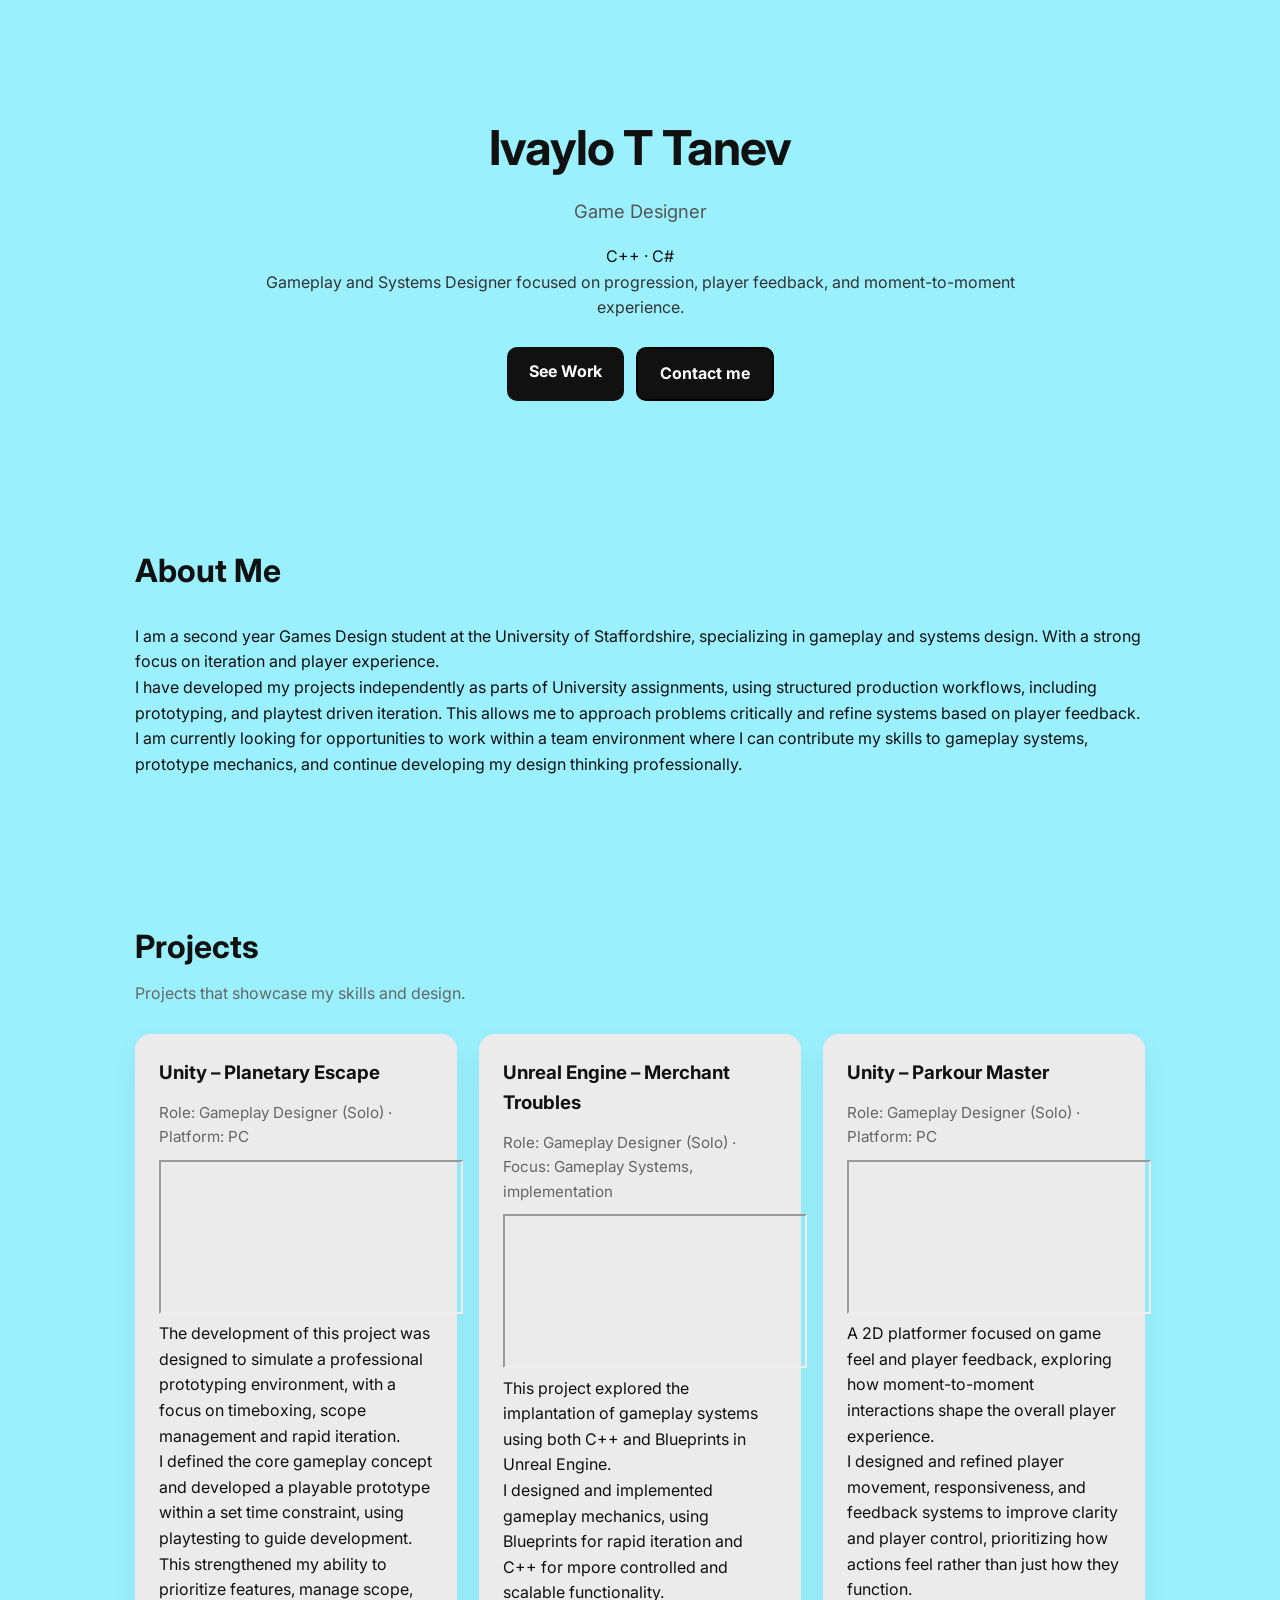
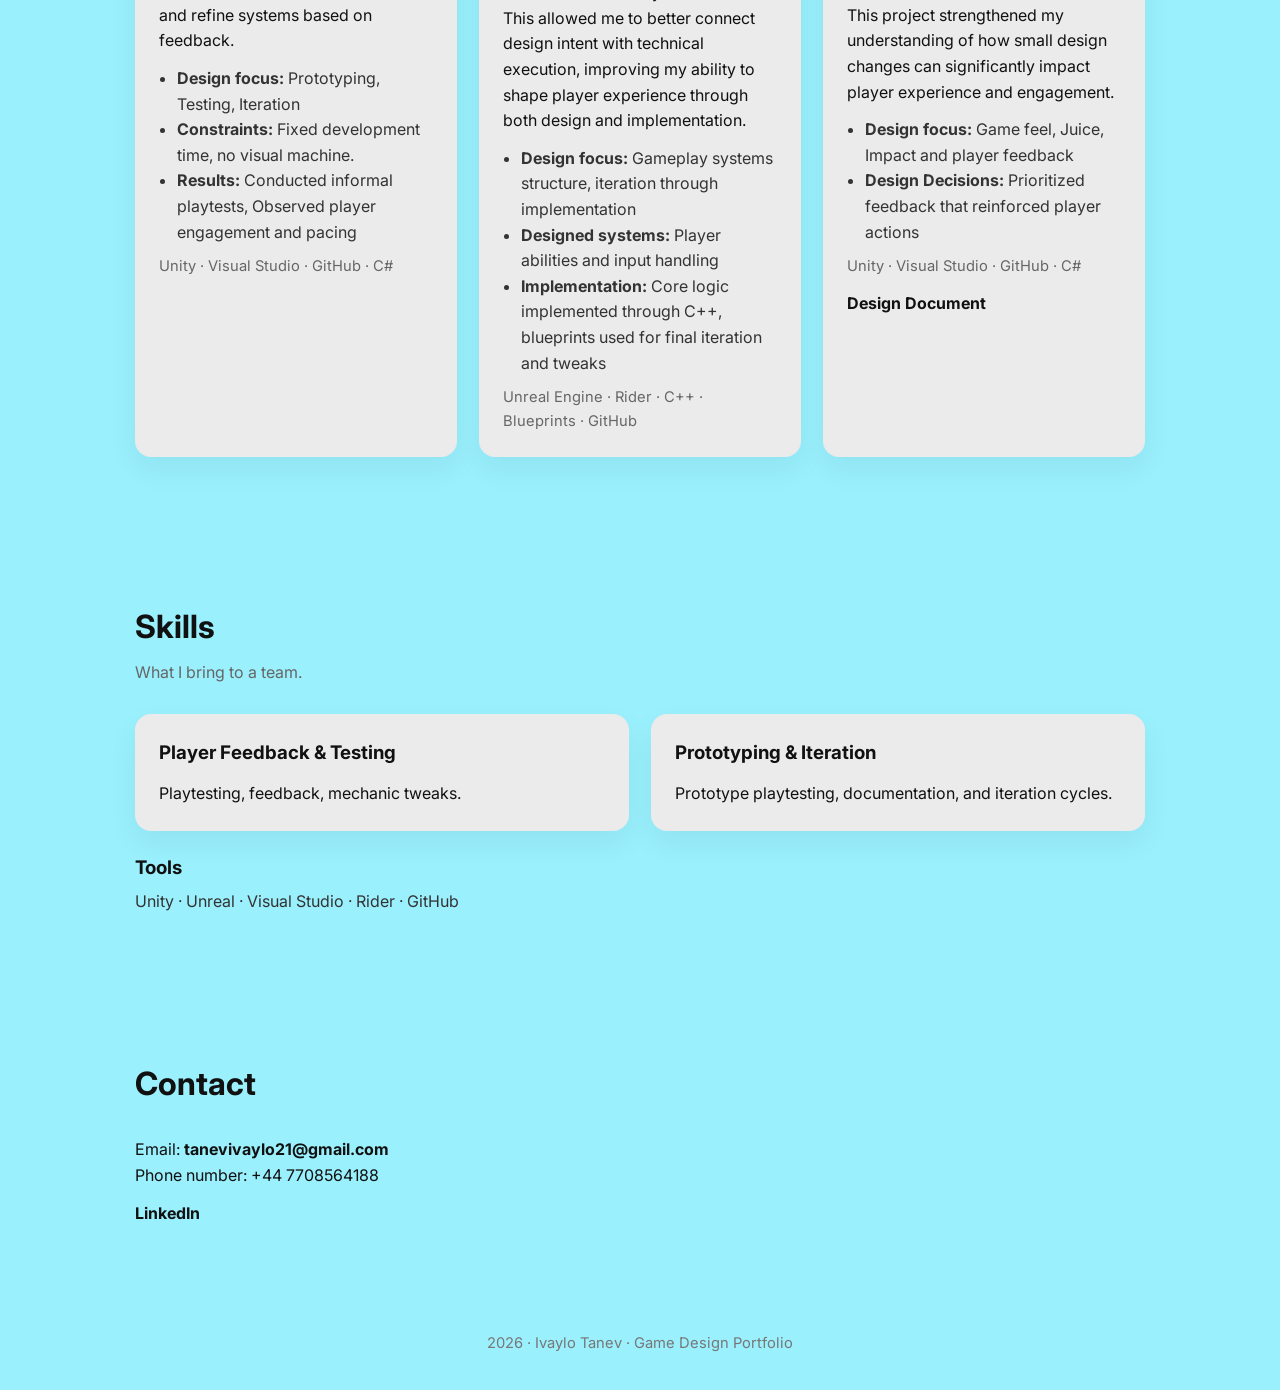
==== index.html @ 2a5cfc53 "Update index.html description change" ====
<!DOCTYPE html>
<html lang="en">
<head>
  <meta charset="UTF-8" />
  <meta name="viewport" content="width=device-width, initial-scale=1.0" />
  <title>Ivaylo T Tanev | Game Designer</title>
  <meta name="description" content="Portfolio – Game Designer" />
  <link rel="stylesheet" href="style.css" />
  <link rel="preconnect" href="https://fonts.googleapis.com">
  <link rel="preconnect" href="https://fonts.gstatic.com" crossorigin>
  <link href="https://fonts.googleapis.com/css2?family=Inter:wght@300;400;600;700&display=swap" rel="stylesheet">
</head>
<body>

<header class="container hero">
  <h1>Ivaylo T Tanev</h1>
  <p class="subtitle">Game Designer</p>
     <div class="Languages">
    <p class="Languages-list">C++ · C# </p>
  </div>

  <p class="lead">
    Gameplay and Systems Designer focused on progression, player feedback, and moment-to-moment experience. 
  </p>

  <div class="cta">
    <a href="#featured" class="btn">See Work</a>
    <a href="#contact" class="btn btn-outline">Contact me</a>
    <!--<a target="_blank" href="https://staffsuniversity-my.sharepoint.com/:w:/g/personal/t015402o_student_staffs_ac_uk/IQB_o44CsSuOTZWDK9_2AsQLAS7bIAw9wDabjKe43bS21iU?e=X7G1cU"
        class="btn btn-outline">My CV</a> -->
  </div>
</header>

<section id="about" class="container">
  <div class="section-head">
    <h2>About Me</h2>
  </div>
  <p>
      I am a second year Games Design student at the University of Staffordshire, specializing in gameplay and 
      systems design. With a strong focus on iteration and player experience.
      <br> I have developed my projects independently as parts of University assignments, using structured production workflows,
      including prototyping, and playtest driven iteration. This allows me to approach problems critically and refine systems based on player feedback.
      <br> I am currently looking for opportunities to work within a team environment where I can contribute my skills to gameplay systems, prototype mechanics,
      and continue developing my design thinking professionally.
  </p>
</section>

<section id="featured" class="container">
  <div class="section-head">
    <h2>Projects</h2>
    <p class="section-subtitle">Projects that showcase my skills and design.</p>
  </div>

  <div class="grid">
      <article class="card">
          <h3>Unity – Planetary Escape</h3>
          <p class="meta">Role: Gameplay Designer (Solo) · Platform: PC</p>

          <iframe class=" Player"
                  src="https://www.youtube.com/embed/u-1ZdQroLR8?si=1vgJ_HMkbXqgGaxx"
                  title="YouTube video player"
                  allow="accelerometer; autoplay; clipboard-write; encrypted-media; gyroscope; picture-in-picture; web-share"
                  referrerpolicy="strict-origin-when-cross-origin" allowfullscreen>
                  <!--frameborder="1"-->
          </iframe>

          <p>
          The development of this project was designed to simulate a professional prototyping environment, with a focus
              on timeboxing, scope management and rapid iteration. 
          <br>I defined the core gameplay concept and developed a playable prototype within a set time constraint, 
              using playtesting to guide development.
          <br>This strengthened my ability to prioritize features, manage scope, and refine systems based on feedback.
          </p>

          <ul class="bullets">
              <li><strong>Design focus:</strong> Prototyping, Testing, Iteration</li>
              <li><strong>Constraints:</strong> Fixed development time, no visual machine. </li>
              <li><strong>Results:</strong> Conducted informal playtests, Observed player engagement and pacing</li>
          </ul>

          <p class="tech">Unity · Visual Studio · GitHub · C#</p>
      </article>

      <article class="card">
          <h3>Unreal Engine – Merchant Troubles</h3>
          <p class="meta">Role: Gameplay Designer (Solo) · Focus: Gameplay Systems, implementation</p>

            <iframe class=" Player"
                  src="https://www.youtube.com/embed/LrbtxGpszM0?si=LHmTemIBRpVX5zYa"
                  title="YouTube video player"
                  allow="accelerometer; autoplay; clipboard-write; encrypted-media; gyroscope; picture-in-picture; web-share"
                  referrerpolicy="strict-origin-when-cross-origin" allowfullscreen>
                  <!--frameborder="0"-->
            </iframe>

          <p>
              This project explored the implantation of gameplay systems using both C++ and Blueprints in Unreal Engine.
              <br> I designed and implemented gameplay mechanics, using Blueprints for rapid iteration and C++ for mpore controlled
              and scalable functionality.
              <br> This allowed me to better connect design intent with technical execution, improving my ability to shape
              player experience through both design and implementation.
          </p>

          <ul class="bullets">
              <li><strong>Design focus:</strong> Gameplay systems structure, iteration through implementation</li>
              <li><strong>Designed systems:</strong> Player abilities and input handling</li>
              <li><strong>Implementation:</strong> Core logic implemented through C++, blueprints used for final iteration and tweaks</li>
          </ul>

          <p class="tech">Unreal Engine · Rider · C++ · Blueprints · GitHub</p>
      </article>
  

      <article class="card">
          <h3>Unity – Parkour Master</h3>
          <p class="meta">Role: Gameplay Designer (Solo) · Platform: PC</p>

        <iframe class=" Player"
                  src="https://www.youtube.com/embed/BknC1r1nH2U?si=zHSoXNOH_tcXZjye"
                  title="YouTube video player"
                  allow="accelerometer; autoplay; clipboard-write; encrypted-media; gyroscope; picture-in-picture; web-share"
                  referrerpolicy="strict-origin-when-cross-origin" allowfullscreen>
                  <!--frameborder="0"-->
        </iframe>

          <p>
              A 2D platformer focused on game feel and player feedback, exploring how moment-to-moment interactions
              shape the overall player experience.
              <br> I designed and refined player movement, responsiveness, and feedback systems to improve clarity and player control,
              prioritizing how actions feel rather than just how they function.
              <br>This project strengthened my understanding of how small design changes can significantly impact player experience and engagement.
              
          </p>

          <ul class="bullets">
              <li><strong>Design focus:</strong> Game feel, Juice, Impact and player feedback</li>
              <li><strong>Design Decisions:</strong> Prioritized feedback that reinforced player actions</li>
          </ul>

          <p class="tech">Unity · Visual Studio · GitHub · C#</p>
          <div class="links">
              <a 
                target="_blank"
                href="https://staffsuniversity-my.sharepoint.com/:w:/g/personal/t015402o_student_staffs_ac_uk/IQDK4MLj5v8CR6lcV-LkFmprARl8tA4GxaJPaiqVTLN8O-U?e=UmOI3H">
                Design Document
              </a>
          </div>
      </article>
  </div>
</section>

<section id="skills" class="container">
  <div class="section-head">
    <h2>Skills</h2>
    <p class="section-subtitle">What I bring to a team.</p>
  </div>

  <div class="grid grid-2">
    <div class="card">
      <h3>Player Feedback & Testing</h3>
      <p>Playtesting, feedback, mechanic tweaks.</p>
    </div>
    <div class="card">
      <h3>Prototyping & Iteration</h3>
      <p> Prototype playtesting, documentation, and iteration cycles.</p>
    </div>
  </div>

  <div class="tools">
    <h3 class="tools-title">Tools</h3>
    <p class="tools-list">Unity · Unreal · Visual Studio · Rider · GitHub</p>
  </div>

</section>


<section id="contact" class="container">
  <div class="section-head">
    <h2>Contact</h2>
  </div>

  <p>
    Email: <a href="mailto:tanevivaylo21@gmail.com">tanevivaylo21@gmail.com</a>
  </p>

  <p>
    Phone number: +44 7708564188
  </p>

  <div class="links">
    <a href="https://www.linkedin.com/in/ivaylo-tanev-bb2602356/" target="_blank">LinkedIn</a>
  </div>
</section>

<footer>
  <p> 2026 · Ivaylo Tanev · Game Design Portfolio</p>
</footer>

</body>
</html>
---- style.css ----
* { box-sizing: border-box; margin: 0; padding: 0; }

body{
  font-family: 'Inter', sans-serif;
  line-height: 1.6;
  color: #111;
  background: #9af0fd;
}

.container{
  max-width: 1050px;
  margin: 0 auto;
  padding: 72px 20px;
}

.hero{
  text-align: center;
  padding-top: 110px;
}

h1{ font-size: 3rem; margin-bottom: 10px; letter-spacing: -0.02em; }

.subtitle{
  font-size: 1.15rem;
  color: #555;
  margin-bottom: 18px;
}

.lead{
  max-width: 760px;
  margin: 0 auto 26px;
  color: #333;
}

.section-head{ margin-bottom: 28px; }
h2{ font-size: 2rem; margin-bottom: 8px; }
.section-subtitle{ color: #666; }

.cta{
  display: flex;
  gap: 12px;
  justify-content: center;
  flex-wrap: wrap;
  margin-top: 18px;
}

.btn{
  display: inline-block;
  padding: 12px 22px;
  background: #111;
  color: #ffffff;
  text-decoration: none;
  border-radius: 10px;
  font-weight: 700;
}

.btn-outline{
  background: #111;
  color: #ffffff;
  border: 2px solid #000000;
}

.grid{
  display: grid;
  grid-template-columns: repeat(auto-fit, minmax(270px, 1fr));
  gap: 22px;
}

.grid-2{
  grid-template-columns: repeat(auto-fit, minmax(320px, 1fr));
}

.card{
  background: #ebebeb;
  padding: 24px;
  border-radius: 16px;
  box-shadow: 0 12px 30px rgba(0,0,0,0.06);
}

.card h3{ margin-bottom: 13px; }
.meta{ color: #666; font-size: 0.95rem; margin-bottom: 10px; }

.bullets{
  margin: 12px 0 10px 18px;
  color: #333;
}

.tech{
  font-size: 0.92rem;
  color: #666;
  margin-top: 10px;
}

.links{
  display: flex;
  gap: 14px;
  margin-top: 12px;
  flex-wrap: wrap;
}

a{
  color: #111;
  font-weight: 700;
  text-decoration: none;
}

a:hover{ text-decoration: underline; }

.tools{
  margin-top: 22px;
}

.tools-title{ margin-bottom: 6px; }
.tools-list{ color: #333; }

.steps{
  display: grid;
  grid-template-columns: repeat(auto-fit, minmax(220px, 1fr));
  gap: 18px;
}

footer{
  text-align: center;
  padding: 34px 18px;
  color: #777;
  font-size: 0.92rem;
}

.player{
    aspect-ratio: 16 / 9;
    width: 250%;
}
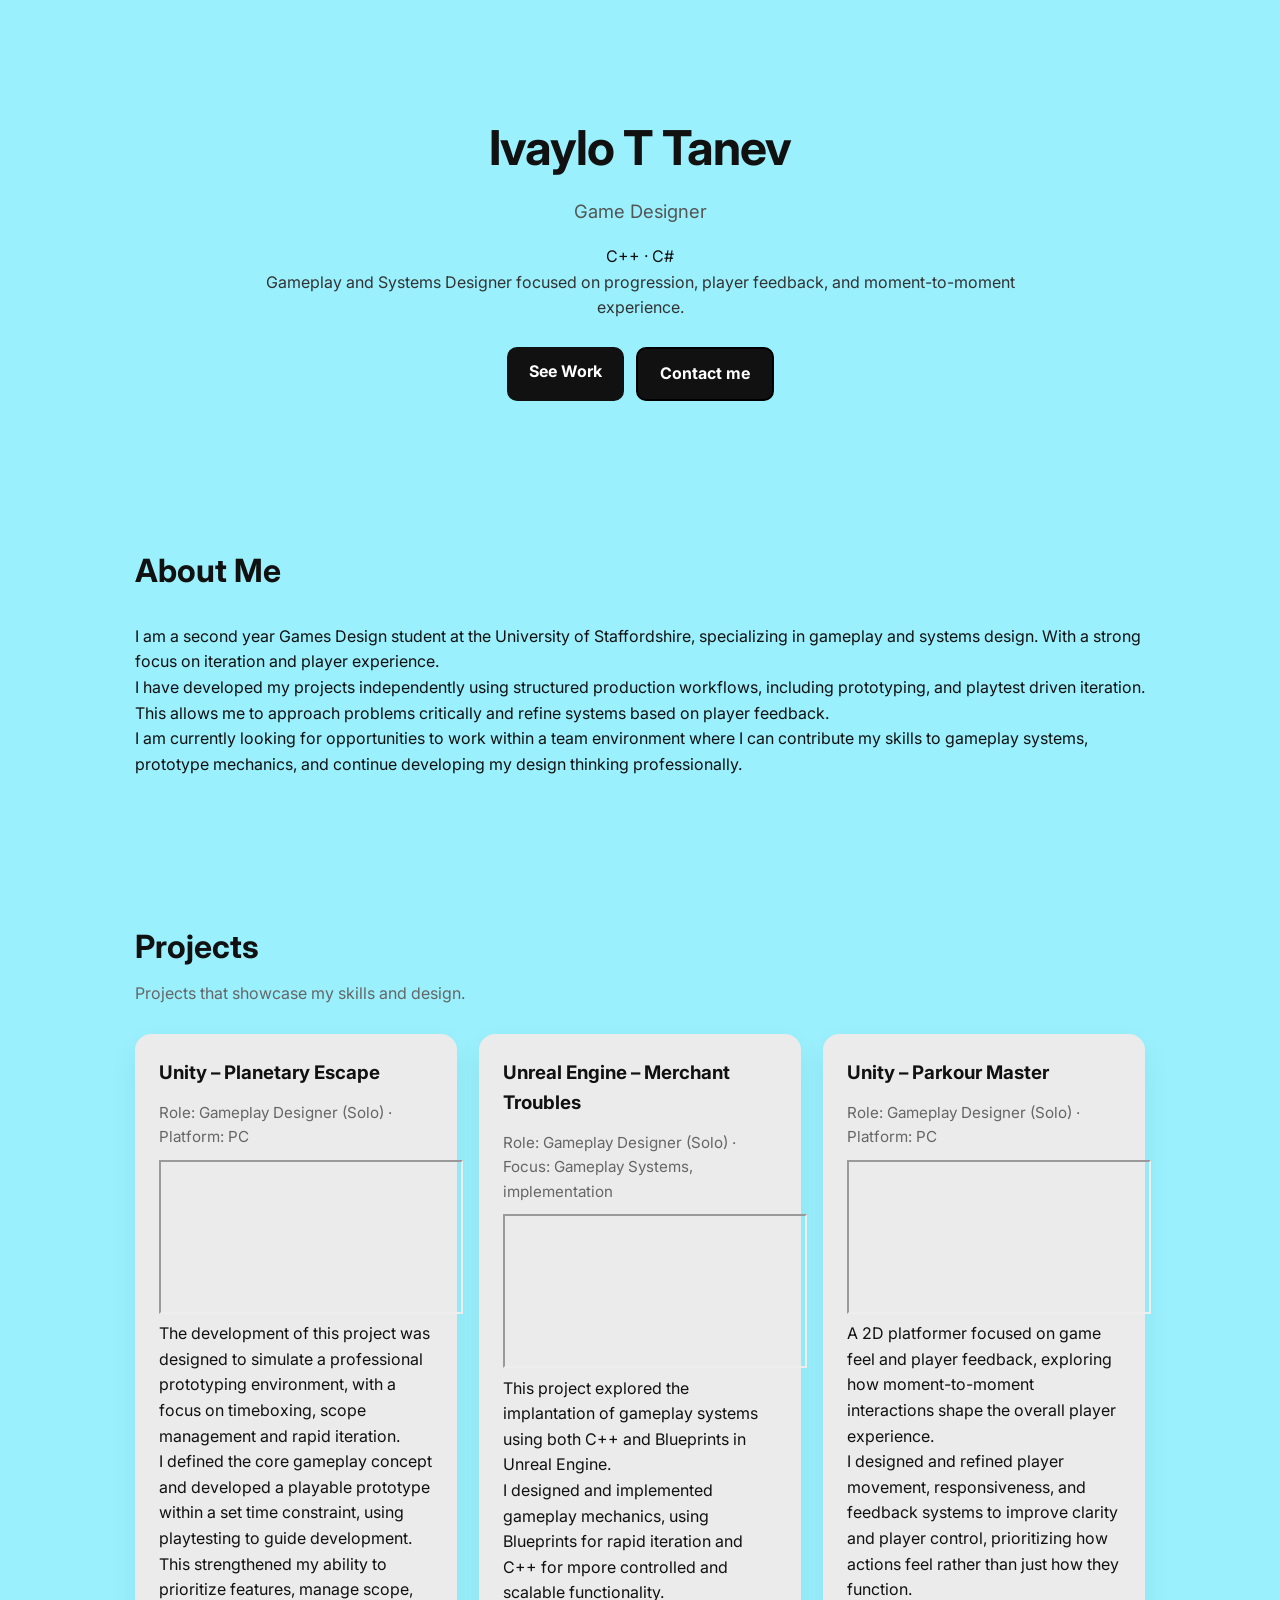
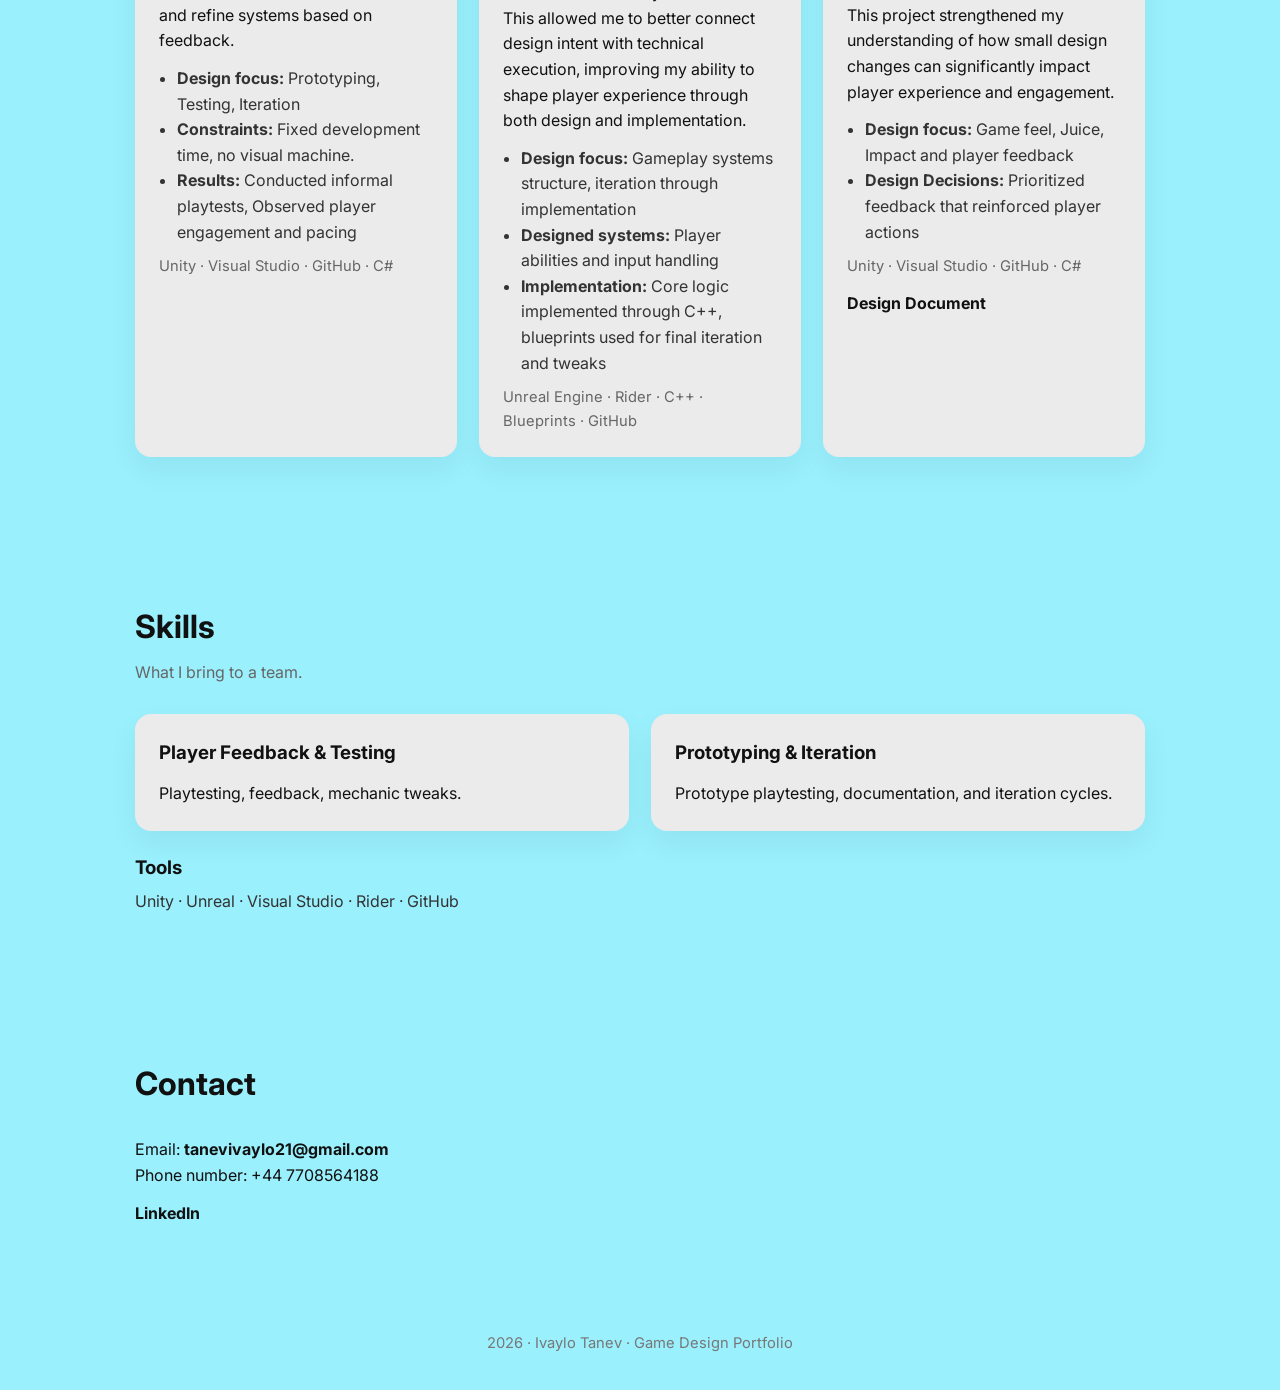
==== commit 00148617: "Update index.html" ====
--- a/index.html
+++ b/index.html
@@ -38,7 +38,7 @@
   <p>
       I am a second year Games Design student at the University of Staffordshire, specializing in gameplay and 
       systems design. With a strong focus on iteration and player experience.
-      <br> I have developed my projects independently as parts of University assignments, using structured production workflows,
+      <br> I have developed my projects independently using structured production workflows,
       including prototyping, and playtest driven iteration. This allows me to approach problems critically and refine systems based on player feedback.
       <br> I am currently looking for opportunities to work within a team environment where I can contribute my skills to gameplay systems, prototype mechanics,
       and continue developing my design thinking professionally.
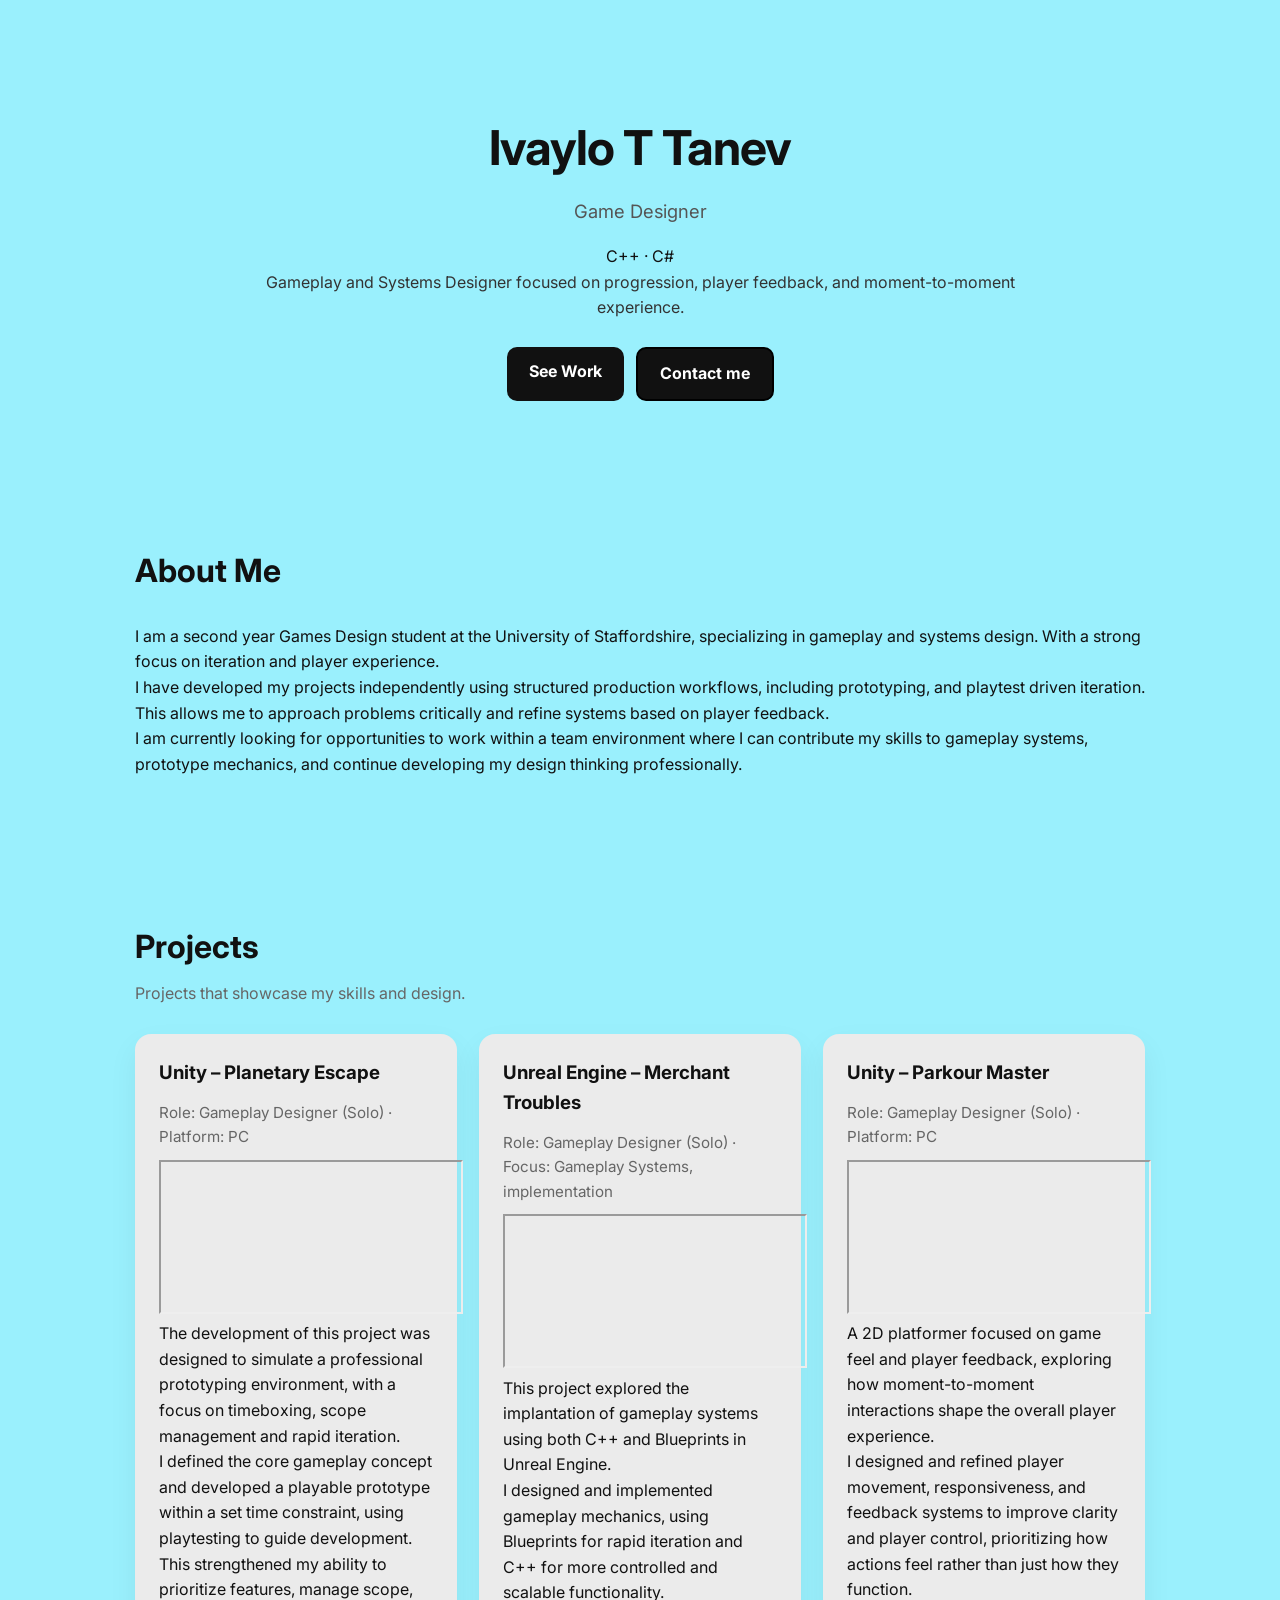
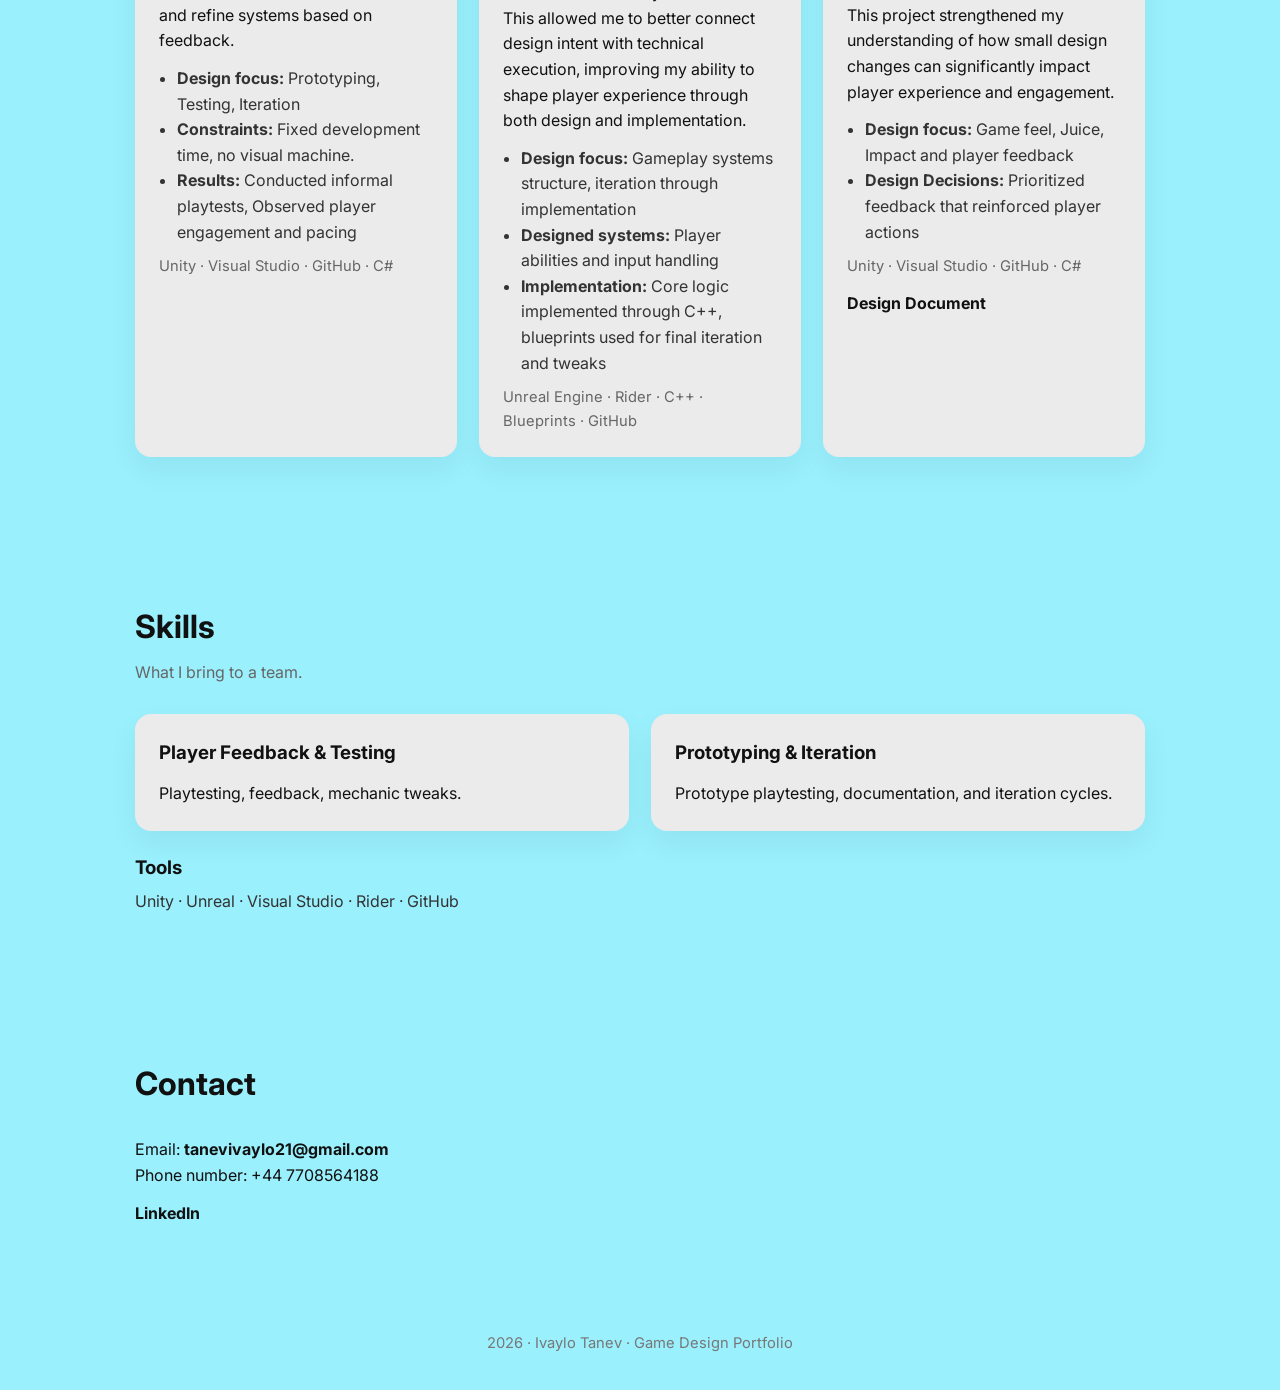
==== commit 842c3c91: "Update index.html spelling mistake" ====
--- a/index.html
+++ b/index.html
@@ -95,7 +95,7 @@
 
           <p>
               This project explored the implantation of gameplay systems using both C++ and Blueprints in Unreal Engine.
-              <br> I designed and implemented gameplay mechanics, using Blueprints for rapid iteration and C++ for mpore controlled
+              <br> I designed and implemented gameplay mechanics, using Blueprints for rapid iteration and C++ for more controlled
               and scalable functionality.
               <br> This allowed me to better connect design intent with technical execution, improving my ability to shape
               player experience through both design and implementation.
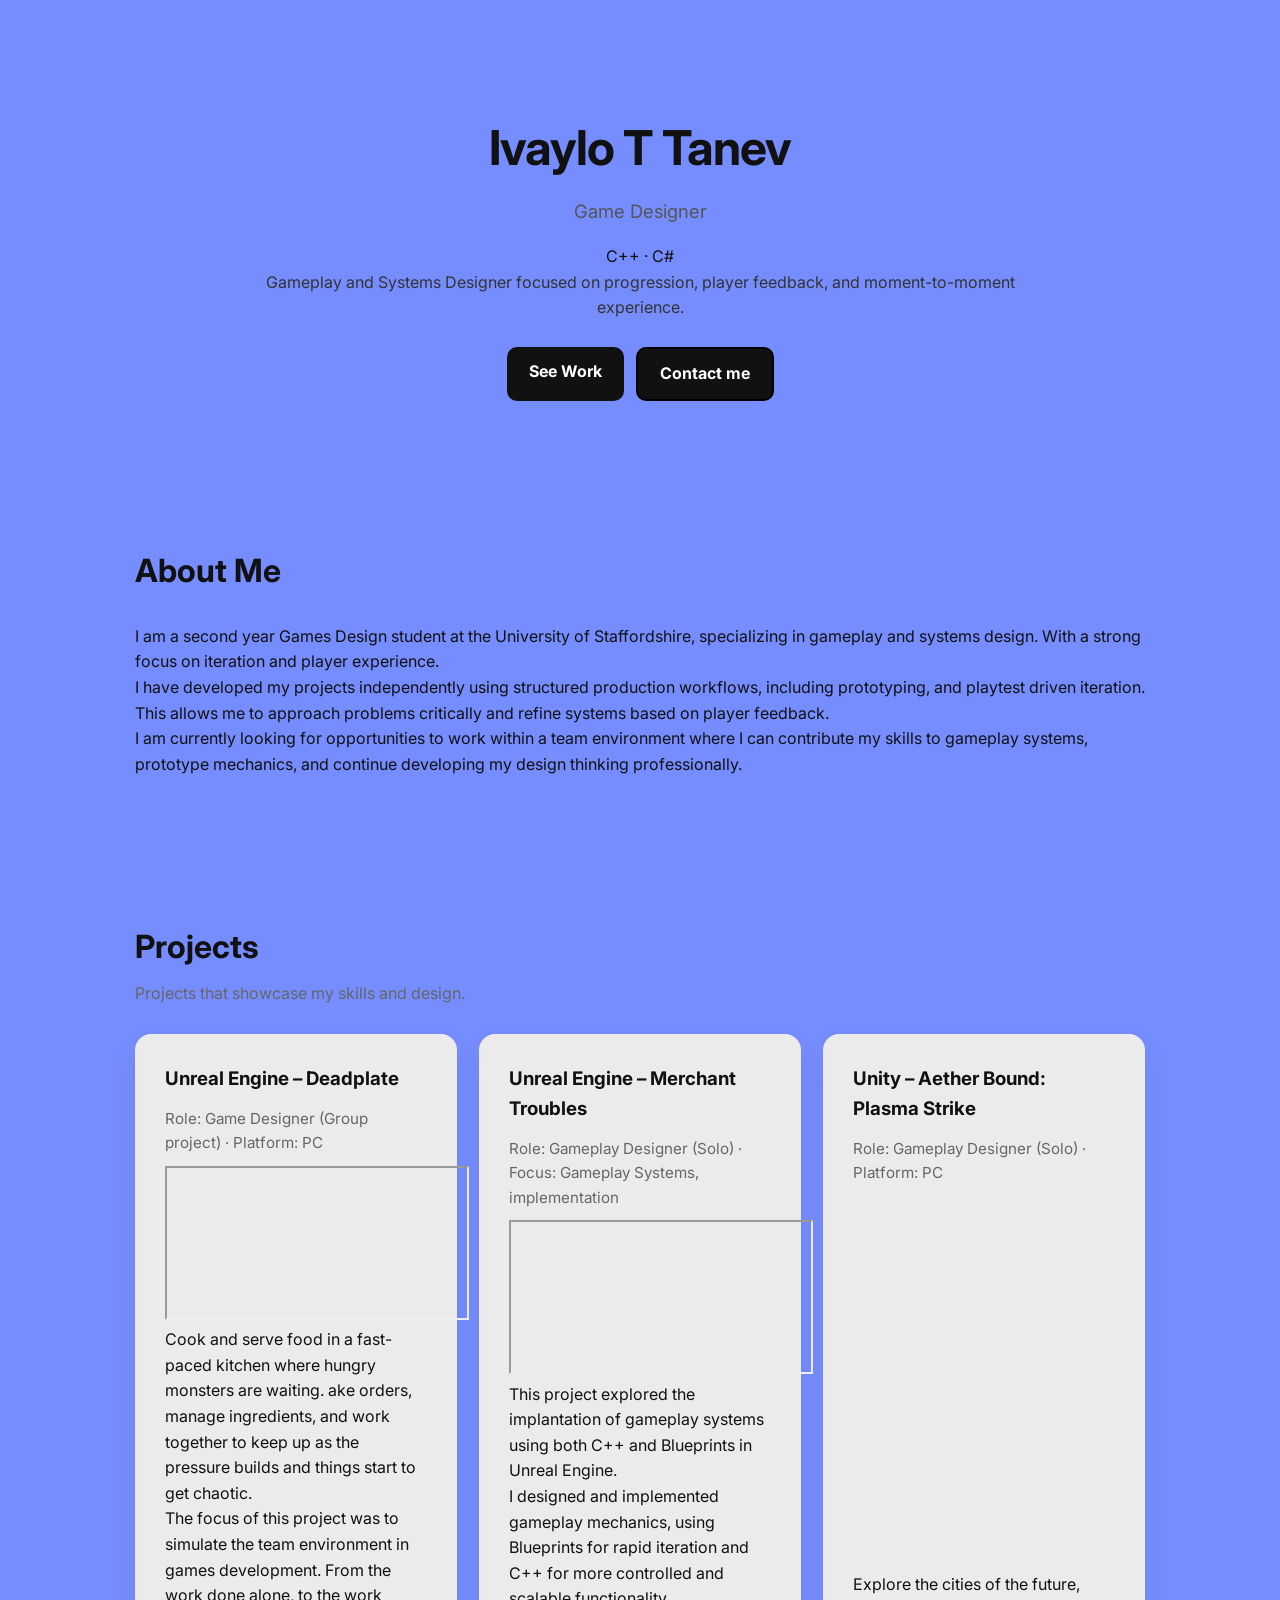
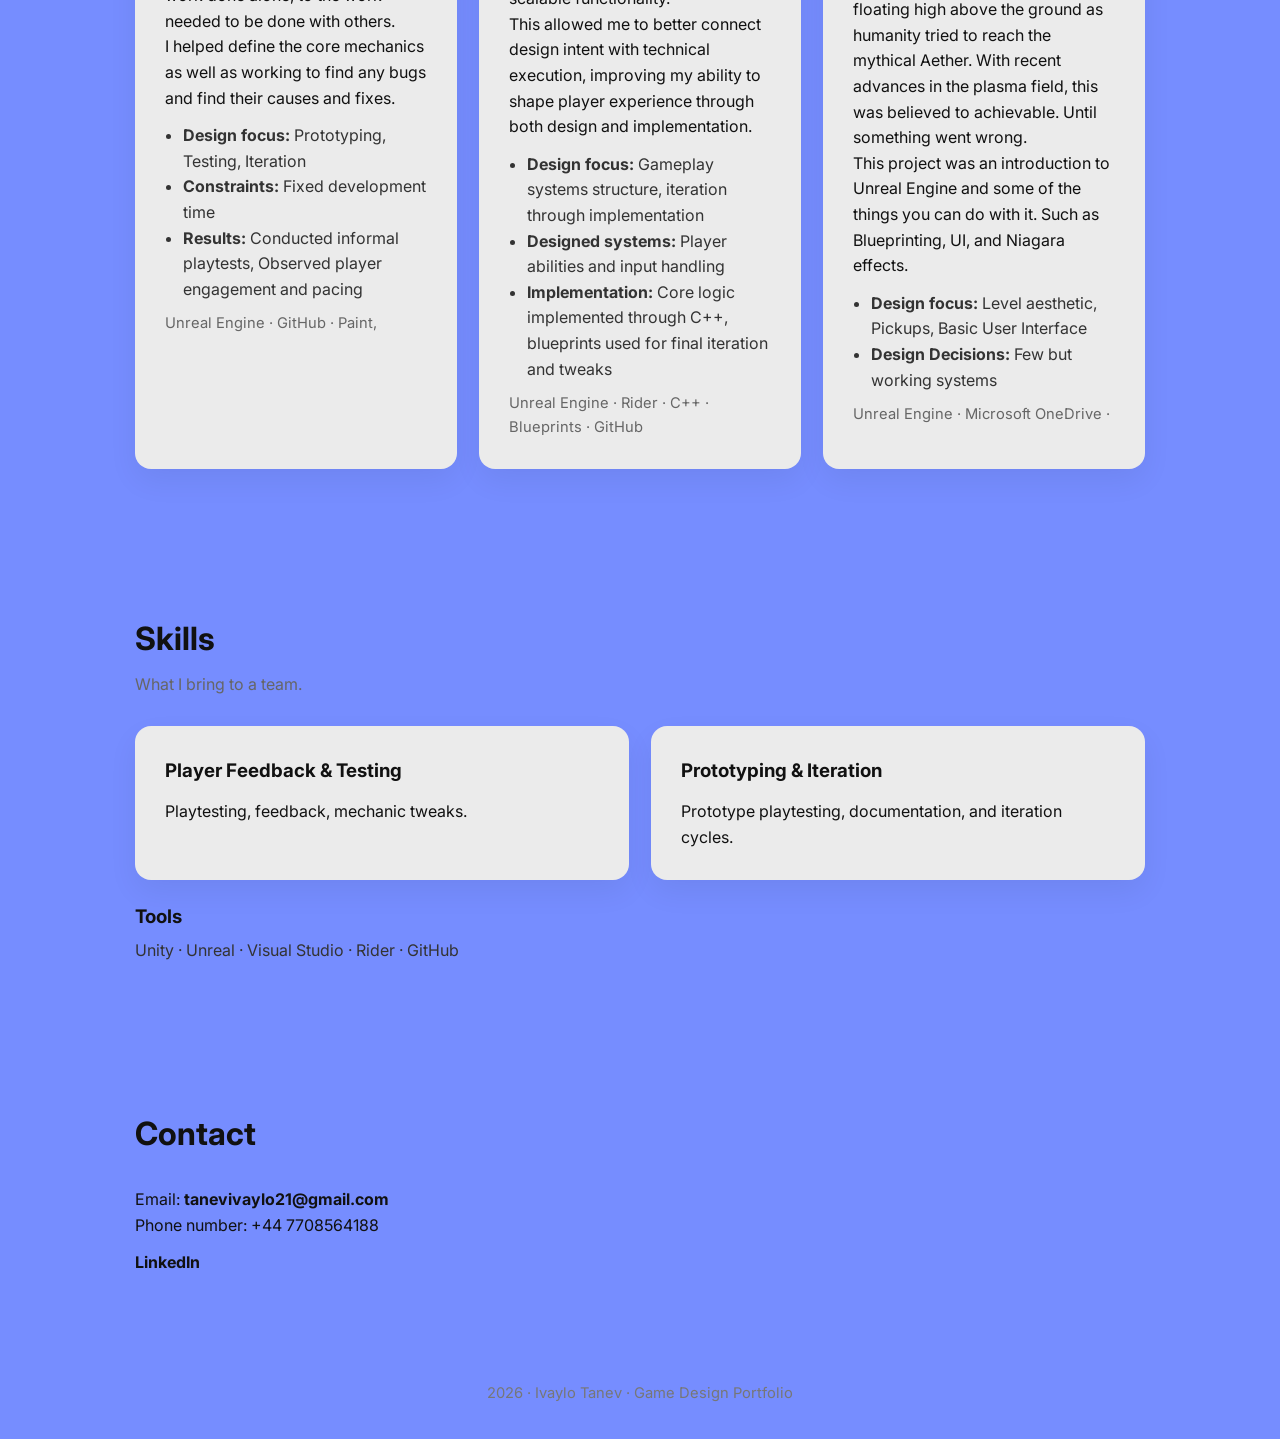
==== commit 3ce1ea75: "project showcase change changed which projects i am showing with minor changes to ui" ====
--- a/index.html
+++ b/index.html
@@ -53,98 +53,89 @@
 
   <div class="grid">
       <article class="card">
-          <h3>Unity – Planetary Escape</h3>
-          <p class="meta">Role: Gameplay Designer (Solo) · Platform: PC</p>
+          <h3> Unreal Engine – Deadplate</h3>
+          <p class="meta">Role: Game Designer (Group project) · Platform: PC</p>
 
           <iframe class=" Player"
-                  src="https://www.youtube.com/embed/u-1ZdQroLR8?si=1vgJ_HMkbXqgGaxx"
+                  src="https://www.youtube.com/embed/7xluyKbZEvs?si=H_tyZCTvSwu9ykLu"
                   title="YouTube video player"
                   allow="accelerometer; autoplay; clipboard-write; encrypted-media; gyroscope; picture-in-picture; web-share"
                   referrerpolicy="strict-origin-when-cross-origin" allowfullscreen>
                   <!--frameborder="1"-->
           </iframe>
-
+          
           <p>
-          The development of this project was designed to simulate a professional prototyping environment, with a focus
-              on timeboxing, scope management and rapid iteration. 
-          <br>I defined the core gameplay concept and developed a playable prototype within a set time constraint, 
-              using playtesting to guide development.
-          <br>This strengthened my ability to prioritize features, manage scope, and refine systems based on feedback.
+              Cook and serve food in a fast-paced kitchen where hungry monsters are waiting. 
+              ake orders, manage ingredients, and work together to keep up as the pressure builds and things start to get chaotic.    
+          <br>                   
+              The focus of this project was to simulate the team environment in games development. From the work done alone, to the work 
+              needed to be done with others.
+          <br>I  helped define the core mechanics as well as working to find any bugs and find their causes and fixes.
           </p>
 
           <ul class="bullets">
               <li><strong>Design focus:</strong> Prototyping, Testing, Iteration</li>
-              <li><strong>Constraints:</strong> Fixed development time, no visual machine. </li>
+              <li><strong>Constraints:</strong> Fixed development time </li>
               <li><strong>Results:</strong> Conducted informal playtests, Observed player engagement and pacing</li>
           </ul>
 
-          <p class="tech">Unity · Visual Studio · GitHub · C#</p>
+          <p class="tech">Unreal Engine · GitHub · Paint,</p>
       </article>
 
+          <article class="card">
+              <h3>Unreal Engine – Merchant Troubles</h3>
+              <p class="meta">Role: Gameplay Designer (Solo) · Focus: Gameplay Systems, implementation</p>
+    
+                <iframe class=" Player"
+                      src="https://www.youtube.com/embed/LrbtxGpszM0?si=LHmTemIBRpVX5zYa"
+                      title="YouTube video player"
+                      allow="accelerometer; autoplay; clipboard-write; encrypted-media; gyroscope; picture-in-picture; web-share"
+                      referrerpolicy="strict-origin-when-cross-origin" allowfullscreen>
+                      <!--frameborder="0"-->
+                </iframe>
+    
+              <p>
+                  This project explored the implantation of gameplay systems using both C++ and Blueprints in Unreal Engine.
+                  <br> I designed and implemented gameplay mechanics, using Blueprints for rapid iteration and C++ for more controlled
+                  and scalable functionality.
+                  <br> This allowed me to better connect design intent with technical execution, improving my ability to shape
+                  player experience through both design and implementation.
+              </p>
+    
+              <ul class="bullets">
+                  <li><strong>Design focus:</strong> Gameplay systems structure, iteration through implementation</li>
+                  <li><strong>Designed systems:</strong> Player abilities and input handling</li>
+                  <li><strong>Implementation:</strong> Core logic implemented through C++, blueprints used for final iteration and tweaks</li>
+              </ul>
+    
+              <p class="tech">Unreal Engine · Rider · C++ · Blueprints · GitHub</p>
+          </article>
+  
+
       <article class="card">
-          <h3>Unreal Engine – Merchant Troubles</h3>
-          <p class="meta">Role: Gameplay Designer (Solo) · Focus: Gameplay Systems, implementation</p>
+          <h3>Unity – Aether Bound: Plasma Strike</h3>
+          <p class="meta">Role: Gameplay Designer (Solo) · Platform: PC</p>
 
-            <iframe class=" Player"
-                  src="https://www.youtube.com/embed/LrbtxGpszM0?si=LHmTemIBRpVX5zYa"
-                  title="YouTube video player"
+          <iframe class="player"
+                  src="https://www.youtube.com/embed/tRxge7Di_fo?si=PZCqAZHDETIqkE7J"
+                  title="YouTube video player" frameborder="0"
                   allow="accelerometer; autoplay; clipboard-write; encrypted-media; gyroscope; picture-in-picture; web-share"
                   referrerpolicy="strict-origin-when-cross-origin" allowfullscreen>
-                  <!--frameborder="0"-->
-            </iframe>
-
+                  <!--frameborder="1"-->
+          </iframe>
+          
           <p>
-              This project explored the implantation of gameplay systems using both C++ and Blueprints in Unreal Engine.
-              <br> I designed and implemented gameplay mechanics, using Blueprints for rapid iteration and C++ for more controlled
-              and scalable functionality.
-              <br> This allowed me to better connect design intent with technical execution, improving my ability to shape
-              player experience through both design and implementation.
+              Explore the cities of the future, floating high above the ground as humanity tried to reach the mythical Aether. With recent advances 
+              in the plasma field, this was believed to achievable. Until something went wrong.
+             <br> This project was an introduction to Unreal Engine and some of the things you can do with it. Such as Blueprinting, UI, and Niagara effects.
           </p>
 
           <ul class="bullets">
-              <li><strong>Design focus:</strong> Gameplay systems structure, iteration through implementation</li>
-              <li><strong>Designed systems:</strong> Player abilities and input handling</li>
-              <li><strong>Implementation:</strong> Core logic implemented through C++, blueprints used for final iteration and tweaks</li>
+              <li><strong>Design focus:</strong> Level aesthetic, Pickups, Basic User Interface</li>
+              <li><strong>Design Decisions:</strong> Few but working systems</li>
           </ul>
 
-          <p class="tech">Unreal Engine · Rider · C++ · Blueprints · GitHub</p>
-      </article>
-  
-
-      <article class="card">
-          <h3>Unity – Parkour Master</h3>
-          <p class="meta">Role: Gameplay Designer (Solo) · Platform: PC</p>
-
-        <iframe class=" Player"
-                  src="https://www.youtube.com/embed/BknC1r1nH2U?si=zHSoXNOH_tcXZjye"
-                  title="YouTube video player"
-                  allow="accelerometer; autoplay; clipboard-write; encrypted-media; gyroscope; picture-in-picture; web-share"
-                  referrerpolicy="strict-origin-when-cross-origin" allowfullscreen>
-                  <!--frameborder="0"-->
-        </iframe>
-
-          <p>
-              A 2D platformer focused on game feel and player feedback, exploring how moment-to-moment interactions
-              shape the overall player experience.
-              <br> I designed and refined player movement, responsiveness, and feedback systems to improve clarity and player control,
-              prioritizing how actions feel rather than just how they function.
-              <br>This project strengthened my understanding of how small design changes can significantly impact player experience and engagement.
-              
-          </p>
-
-          <ul class="bullets">
-              <li><strong>Design focus:</strong> Game feel, Juice, Impact and player feedback</li>
-              <li><strong>Design Decisions:</strong> Prioritized feedback that reinforced player actions</li>
-          </ul>
-
-          <p class="tech">Unity · Visual Studio · GitHub · C#</p>
-          <div class="links">
-              <a 
-                target="_blank"
-                href="https://staffsuniversity-my.sharepoint.com/:w:/g/personal/t015402o_student_staffs_ac_uk/IQDK4MLj5v8CR6lcV-LkFmprARl8tA4GxaJPaiqVTLN8O-U?e=UmOI3H">
-                Design Document
-              </a>
-          </div>
+          <p class="tech">Unreal Engine · Microsoft OneDrive · </p>
       </article>
   </div>
 </section>
--- a/style.css
+++ b/style.css
@@ -4,7 +4,7 @@
   font-family: 'Inter', sans-serif;
   line-height: 1.6;
   color: #111;
-  background: #9af0fd;
+  background: #768dff;
 }
 
 .container{
@@ -72,7 +72,7 @@
 
 .card{
   background: #ebebeb;
-  padding: 24px;
+  padding: 30px;
   border-radius: 16px;
   box-shadow: 0 12px 30px rgba(0,0,0,0.06);
 }
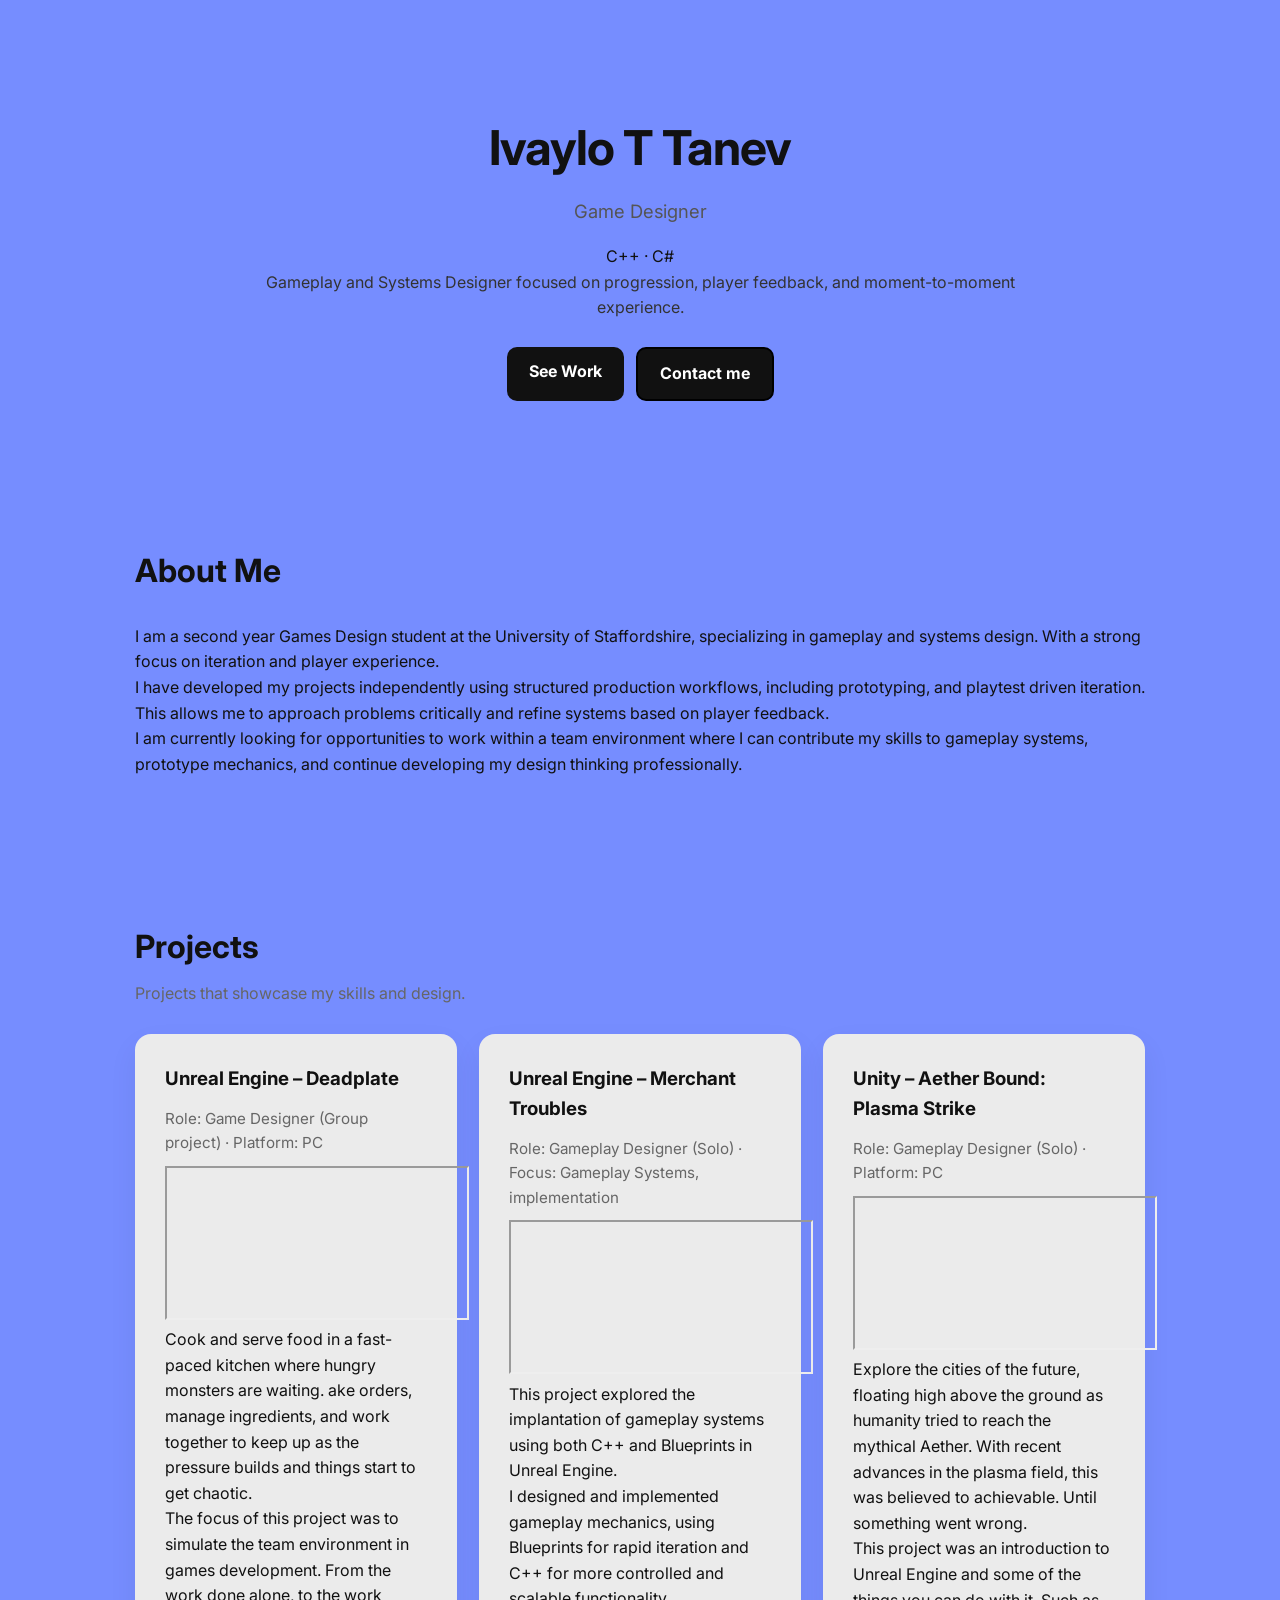
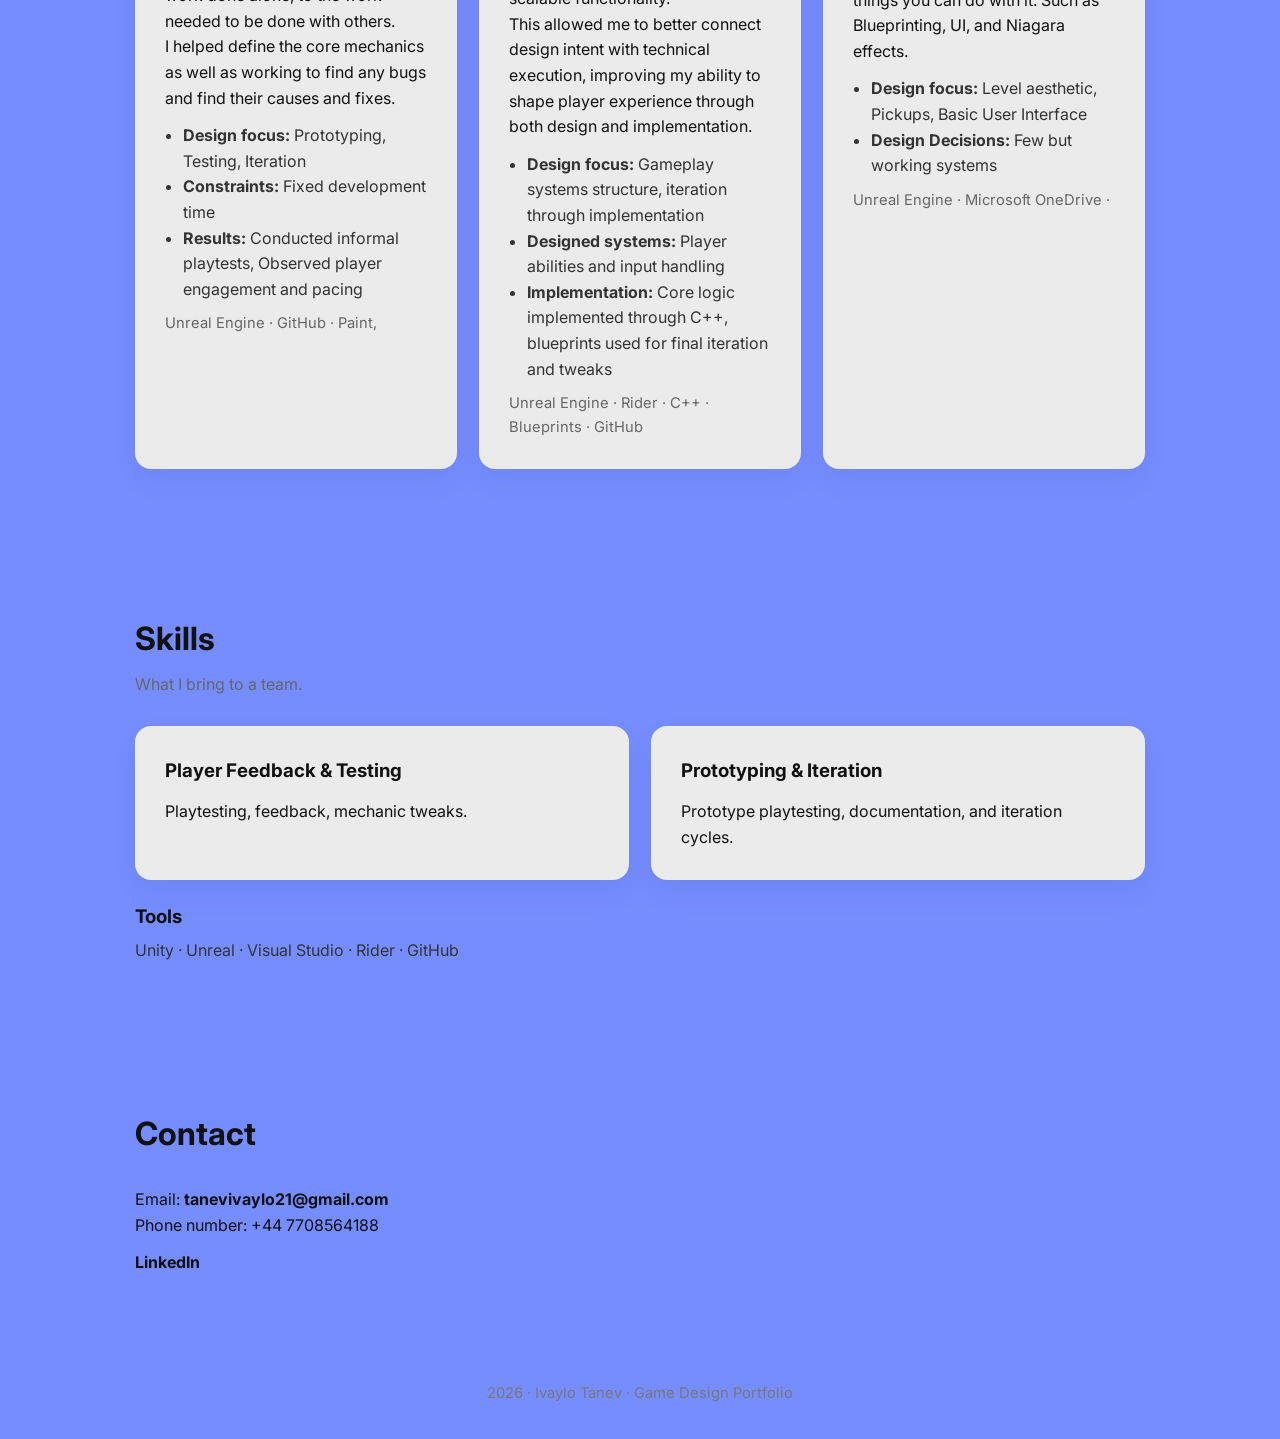
==== commit eda07585: "project showcase fix one of the videos is too big need to fix it" ====
--- a/index.html
+++ b/index.html
@@ -116,9 +116,9 @@
           <h3>Unity – Aether Bound: Plasma Strike</h3>
           <p class="meta">Role: Gameplay Designer (Solo) · Platform: PC</p>
 
-          <iframe class="player"
+          <iframe class=" Player"
                   src="https://www.youtube.com/embed/tRxge7Di_fo?si=PZCqAZHDETIqkE7J"
-                  title="YouTube video player" frameborder="0"
+                  title="YouTube video player"
                   allow="accelerometer; autoplay; clipboard-write; encrypted-media; gyroscope; picture-in-picture; web-share"
                   referrerpolicy="strict-origin-when-cross-origin" allowfullscreen>
                   <!--frameborder="1"-->
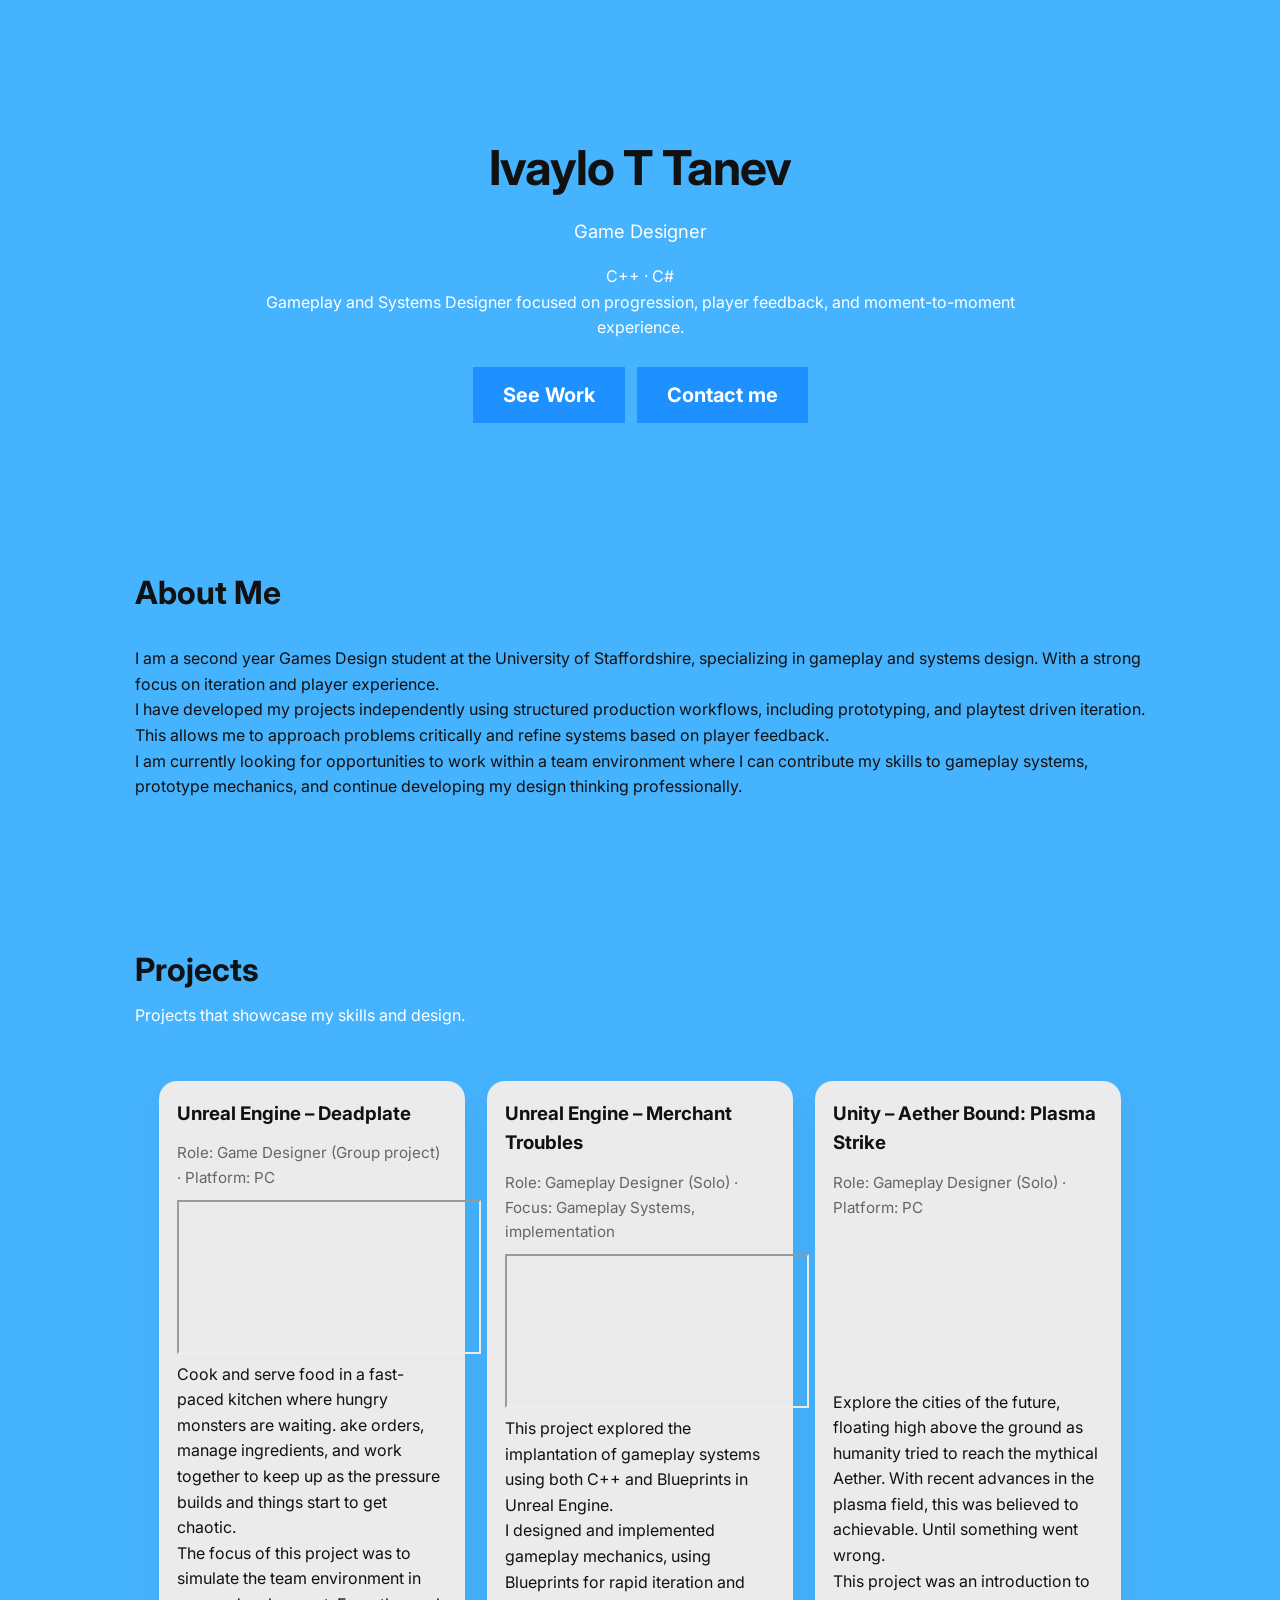
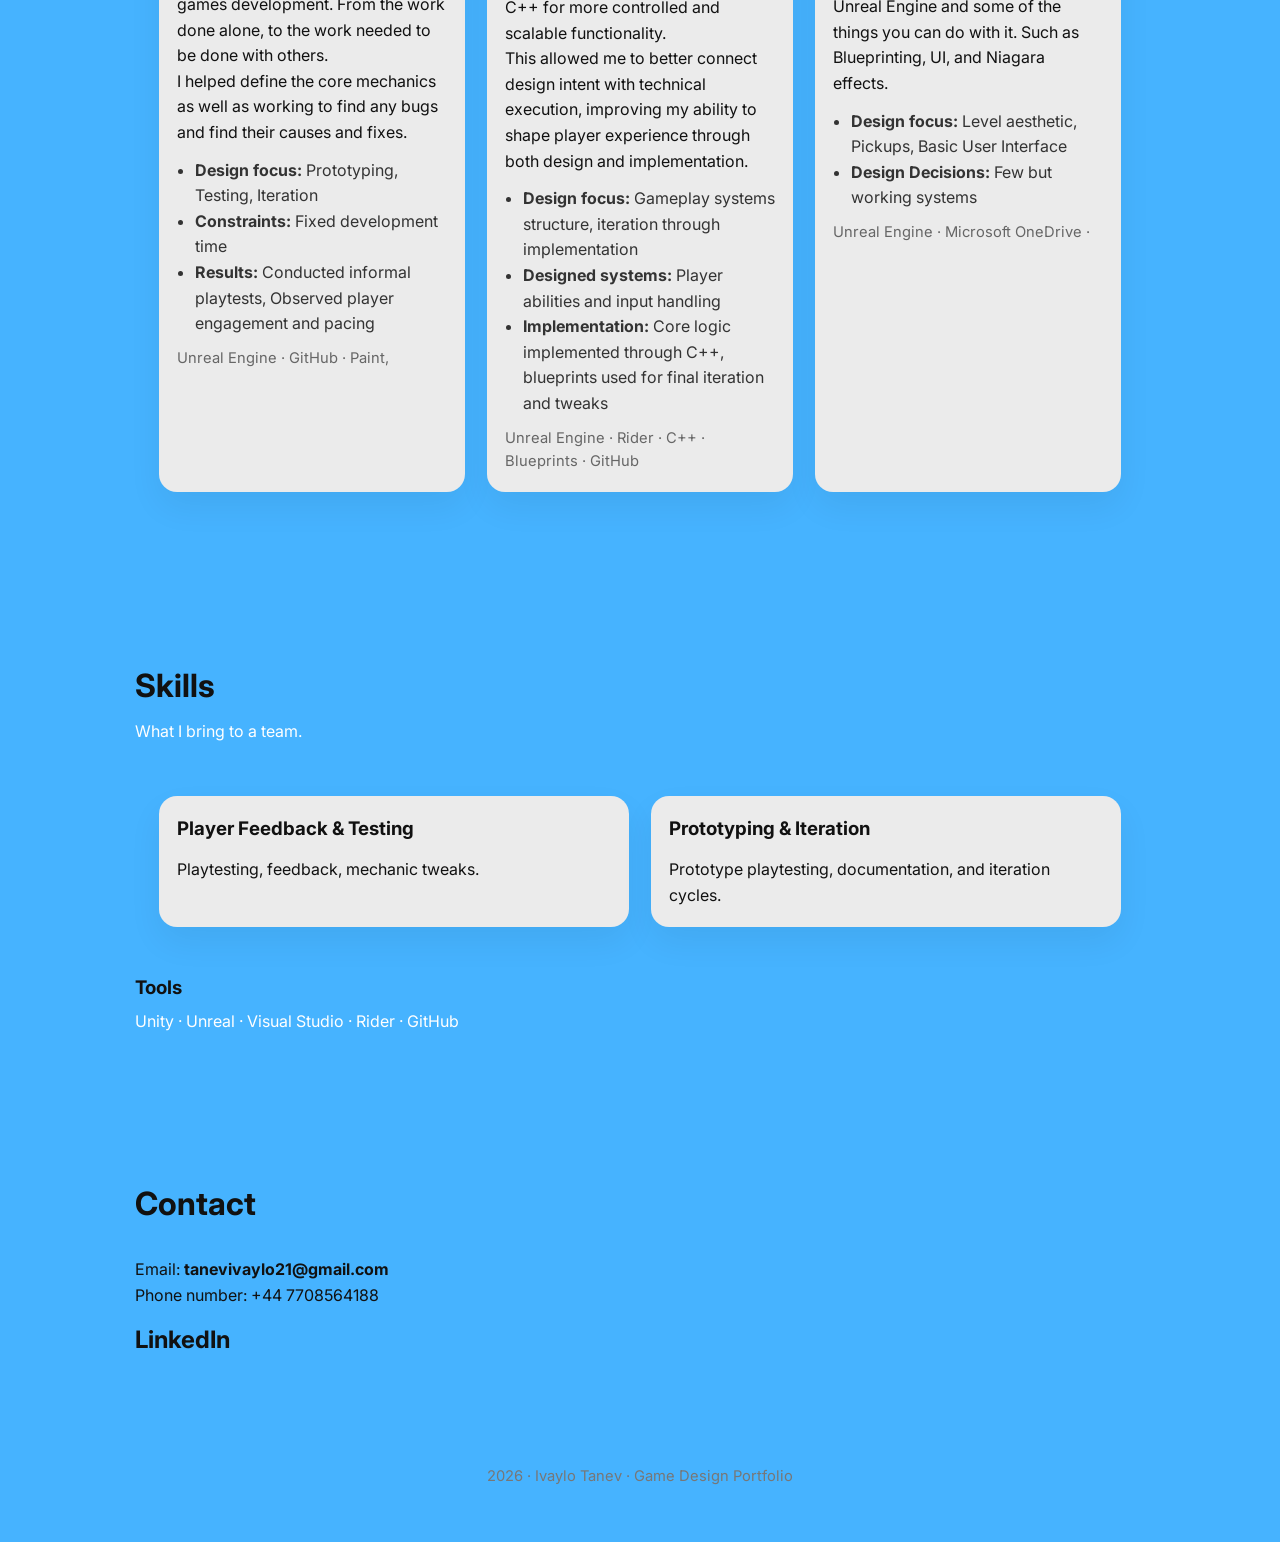
==== commit 49012ca8: "Revert "project showcase fix" This reverts commit eda0758530ae1d84106fba27f3d345394241b638." ====
--- a/index.html
+++ b/index.html
@@ -116,9 +116,9 @@
           <h3>Unity – Aether Bound: Plasma Strike</h3>
           <p class="meta">Role: Gameplay Designer (Solo) · Platform: PC</p>
 
-          <iframe class=" Player"
+          <iframe class="player"
                   src="https://www.youtube.com/embed/tRxge7Di_fo?si=PZCqAZHDETIqkE7J"
-                  title="YouTube video player"
+                  title="YouTube video player" frameborder="0"
                   allow="accelerometer; autoplay; clipboard-write; encrypted-media; gyroscope; picture-in-picture; web-share"
                   referrerpolicy="strict-origin-when-cross-origin" allowfullscreen>
                   <!--frameborder="1"-->
--- a/style.css
+++ b/style.css
@@ -1,10 +1,14 @@
+/* General UI stuff */
+
 * { box-sizing: border-box; margin: 0; padding: 0; }
 
-body{
+body
+{
   font-family: 'Inter', sans-serif;
   line-height: 1.6;
   color: #111;
-  background: #768dff;
+  background: #46b3ff;
+  padding: 20px;
 }
 
 .container{
@@ -18,23 +22,45 @@
   padding-top: 110px;
 }
 
-h1{ font-size: 3rem; margin-bottom: 10px; letter-spacing: -0.02em; }
-
-.subtitle{
+h1
+{ 
+  font-size: 3rem; 
+  margin-bottom: 10px; 
+  letter-spacing: -0.02em; 
+}
+
+h2
+{ 
+  font-size: 2rem; 
+  margin-bottom: 8px; 
+}
+
+.subtitle
+{
   font-size: 1.15rem;
-  color: #555;
+  color: #FFFFFF;
   margin-bottom: 18px;
 }
+.section-subtitle
+{ 
+  color: #ffffff; 
+}
+
 
 .lead{
   max-width: 760px;
   margin: 0 auto 26px;
-  color: #333;
-}
-
-.section-head{ margin-bottom: 28px; }
-h2{ font-size: 2rem; margin-bottom: 8px; }
-.section-subtitle{ color: #666; }
+  color: #ffffff;
+}
+
+.section-head
+{ 
+  margin-bottom: 28px; 
+}
+
+
+.Languages-list{ color: #ffffff; }
+.List{ font-size: 1.5rem; color: #ffffff; }
 
 .cta{
   display: flex;
@@ -44,89 +70,214 @@
   margin-top: 18px;
 }
 
-.btn{
-  display: inline-block;
-  padding: 12px 22px;
-  background: #111;
-  color: #ffffff;
-  text-decoration: none;
-  border-radius: 10px;
-  font-weight: 700;
-}
-
-.btn-outline{
-  background: #111;
-  color: #ffffff;
-  border: 2px solid #000000;
-}
-
-.grid{
+.btn 
+{
+  background-color: DodgerBlue;
+  border: none;
+  color: white;
+  padding: 12px 30px;
+  cursor: pointer;
+  font-size: 20px;
+}
+
+/* Darker background on mouse-over */
+.btn:hover 
+{
+  background-color: RoyalBlue;
+}
+
+.grid
+{
   display: grid;
   grid-template-columns: repeat(auto-fit, minmax(270px, 1fr));
   gap: 22px;
-}
-
-.grid-2{
+  padding: 24px;
+}
+
+.grid-2
+{
   grid-template-columns: repeat(auto-fit, minmax(320px, 1fr));
 }
 
-.card{
+.card
+{
   background: #ebebeb;
-  padding: 30px;
-  border-radius: 16px;
-  box-shadow: 0 12px 30px rgba(0,0,0,0.06);
-}
-
-.card h3{ margin-bottom: 13px; }
-.meta{ color: #666; font-size: 0.95rem; margin-bottom: 10px; }
-
-.bullets{
+  padding: 18px;
+  border-radius: 18px;
+  box-shadow: 0 15px 34px rgba(0,0,0,0.06);
+}
+
+.card h3
+{ 
+  margin-bottom: 13px; 
+}
+.meta
+{ 
+  color: #666; 
+  font-size: 0.95rem; 
+  margin-bottom: 10px; 
+}
+
+.bullets
+{
   margin: 12px 0 10px 18px;
   color: #333;
 }
 
-.tech{
+.tech
+{
   font-size: 0.92rem;
   color: #666;
   margin-top: 10px;
 }
 
-.links{
+.links
+{
+  font-size: 1.5rem;
   display: flex;
   gap: 14px;
   margin-top: 12px;
   flex-wrap: wrap;
 }
 
-a{
+a
+{
   color: #111;
   font-weight: 700;
   text-decoration: none;
 }
 
-a:hover{ text-decoration: underline; }
-
-.tools{
+a:hover {
+  text-decoration: underline;
+}
+
+.tools
+{ 
   margin-top: 22px;
 }
-
-.tools-title{ margin-bottom: 6px; }
-.tools-list{ color: #333; }
-
-.steps{
+  
+.tools-title
+{ 
+  margin-bottom: 6px; 
+}
+  
+.tools-list
+{ 
+  color: #ffffff; 
+}
+
+.steps
+{
   display: grid;
   grid-template-columns: repeat(auto-fit, minmax(220px, 1fr));
   gap: 18px;
 }
 
-footer{
+footer
+{
   text-align: center;
   padding: 34px 18px;
   color: #777;
   font-size: 0.92rem;
 }
 
-.player{
+.player
+{
     aspect-ratio: 16 / 9;
-    width: 250%;
+    width: 100%;
+}
+
+.image
+{
+  border-radius: 20%;
+}
+
+.download-button
+{
+  display: flex;
+  justify-content: center; 
+  align-items: center;  
+  padding: 20px 20px;
+  border-radius: 4px;
+}
+
+
+/* Solid border */
+hr.solid 
+{
+  border-top: 5px solid #ffffff;
+}
+
+/* Nav Bar */
+
+.navbar 
+{
+  width: 100%;
+  background-color: #386d85;
+  overflow: auto;
+}
+/* Navbar links */
+.navbar a 
+{
+  float: left;
+  text-align: center;
+  padding: 12px;
+  color: white;
+  text-decoration: none;
+  font-size: 17px;
+}
+/* Navbar links on mouse-over */
+.navbar a:hover 
+{
+  background-color: #000;
+}
+/* Current/active navbar link */
+.active 
+{
+  background-color: #245a80;
+}
+/* Add responsiveness - will automatically display the navbar vertically instead of horizontally on screens less than 500 pixels */
+@media screen and (max-width: 500px) {
+  .navbar a 
+  {
+    float: none;
+    display: block;
+  }
+}
+
+/* contact form style */
+
+/* Style inputs with type="text", select elements and textareas */
+input[type=text], select, textarea {
+  width: 100%; /* Full width */
+  padding: 12px; /* Some padding */
+  border: 1px solid #ccc; /* Gray border */
+  border-radius: 4px; /* Rounded borders */
+  box-sizing: border-box; /* Make sure that padding and width stays in place */
+  margin-top: 6px; /* Add a top margin */
+  margin-bottom: 16px; /* Bottom margin */
+  resize: vertical /* Allow the user to vertically resize the textarea (not horizontally) */
+}
+
+/* Style the submit button with a specific background color etc */
+input[type=submit] 
+{
+  background-color: #04AA6D;
+  color: white;
+  padding: 12px 20px;
+  border: none;
+  border-radius: 4px;
+  cursor: pointer;
+}
+
+/* When moving the mouse over the submit button, add a darker green color */
+input[type=submit]:hover 
+{
+  background-color: #45a049;
+}
+
+/* Add a background color and some padding around the form */
+.container 
+{
+  border-radius: 5px;
 }
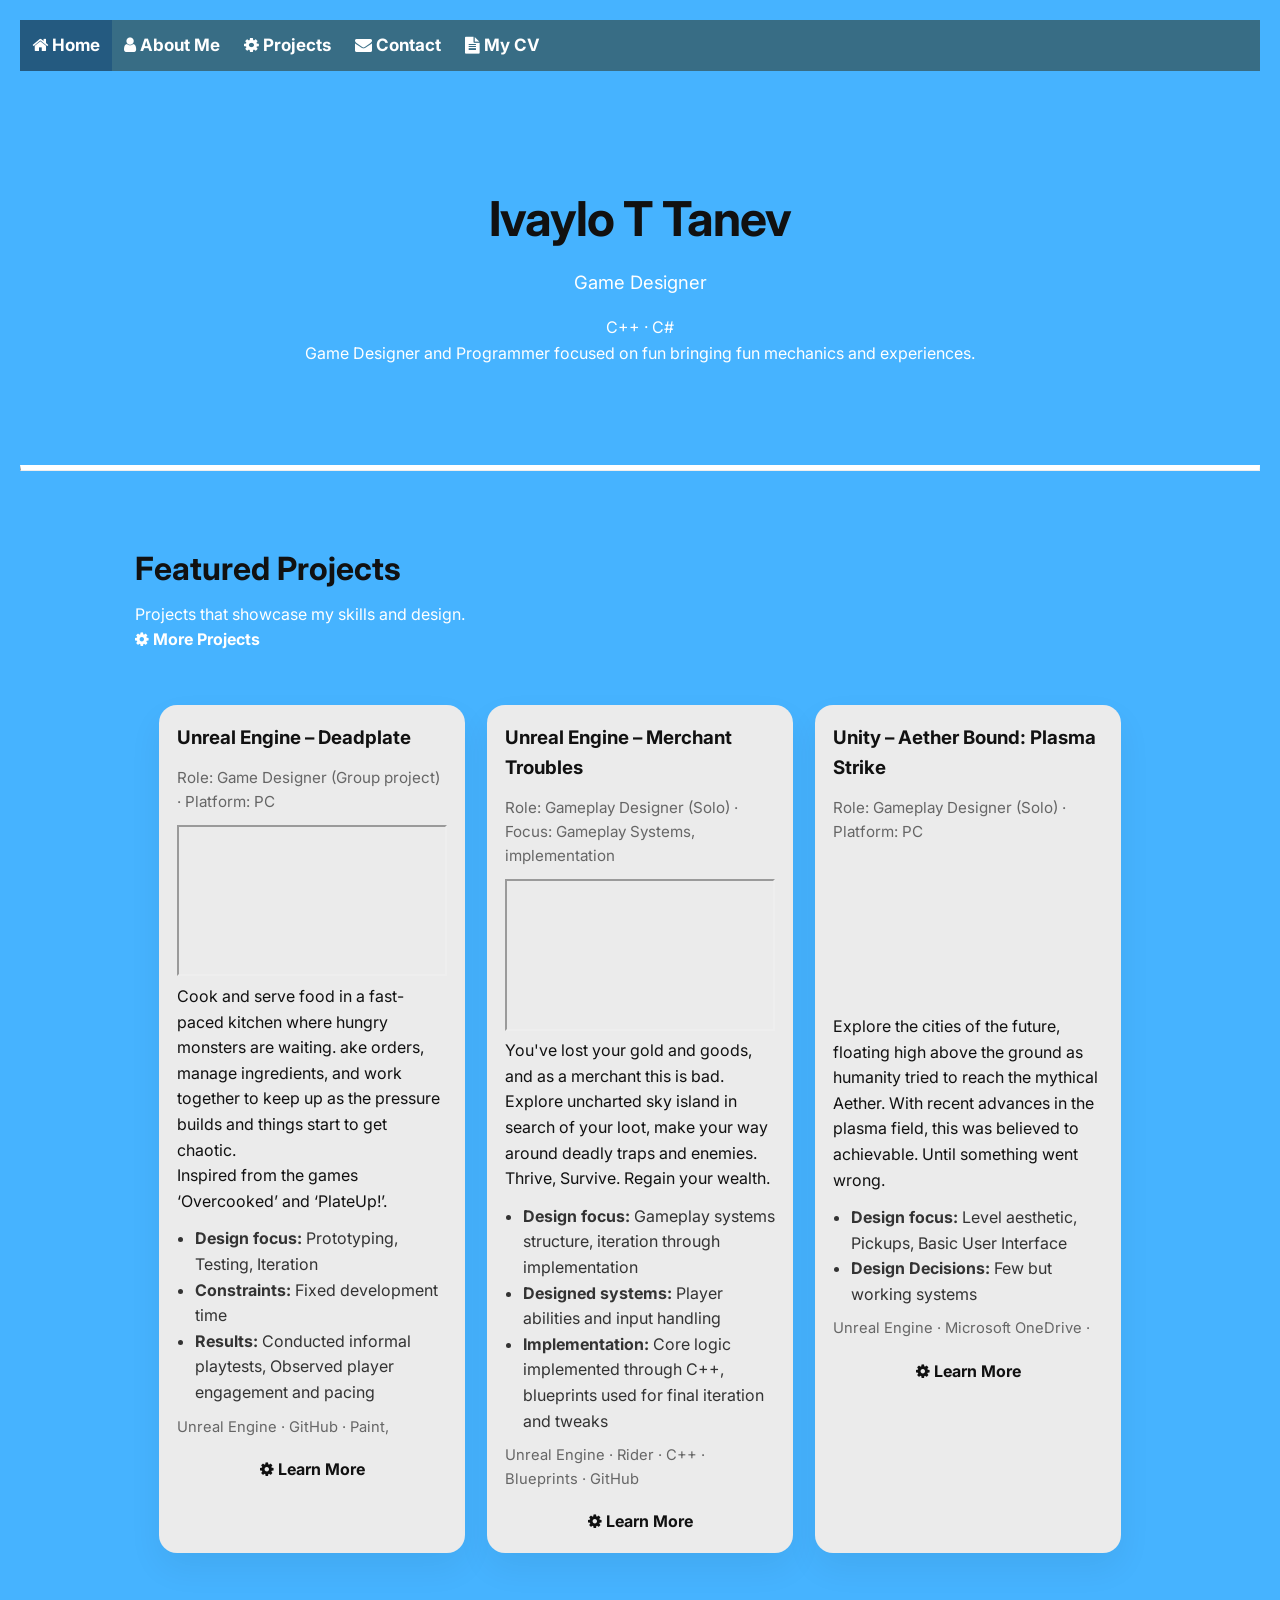
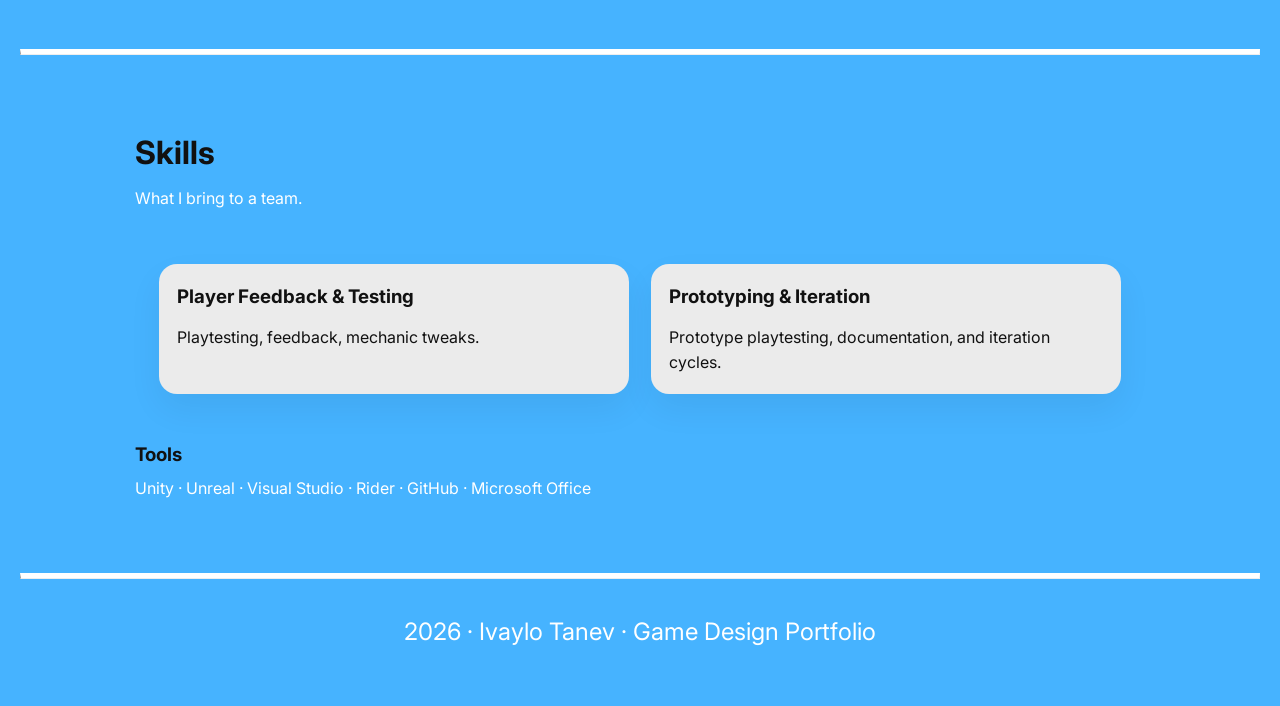
==== commit 7d74bd06: "whoppsie update turns out, i cant rename the main index" ====
--- a/index.html
+++ b/index.html
@@ -9,8 +9,17 @@
   <link rel="preconnect" href="https://fonts.googleapis.com">
   <link rel="preconnect" href="https://fonts.gstatic.com" crossorigin>
   <link href="https://fonts.googleapis.com/css2?family=Inter:wght@300;400;600;700&display=swap" rel="stylesheet">
+    <link rel="stylesheet" href="https://cdnjs.cloudflare.com/ajax/libs/font-awesome/4.7.0/css/font-awesome.min.css">
 </head>
 <body>
+
+<div class="navbar">
+    <a class="active" rel="Main" href="index.html"><i class="fa fa-spin fa-home"></i> Home</a>
+    <a class="" rel="About-Me" href="About-Me.html"><i class="fa fa-spin fa-user"></i> About Me</a>
+    <a class="" rel="Projects" href="Projects.html"><i class="fa fa-spin fa-cog"></i> Projects</a>
+    <a class="" rel="Contact" href="Contact.html"><i class="fa fa-spin fa-envelope"></i> Contact</a>
+    <a class="" rel="CV" href="CV.html"><i class="fa fa-spin fa-file-text"></i> My CV</a>
+</div>
 
 <header class="container hero">
   <h1>Ivaylo T Tanev</h1>
@@ -20,35 +29,17 @@
   </div>
 
   <p class="lead">
-    Gameplay and Systems Designer focused on progression, player feedback, and moment-to-moment experience. 
+    Game Designer and Programmer focused on fun bringing fun mechanics and experiences.
   </p>
-
-  <div class="cta">
-    <a href="#featured" class="btn">See Work</a>
-    <a href="#contact" class="btn btn-outline">Contact me</a>
-    <!--<a target="_blank" href="https://staffsuniversity-my.sharepoint.com/:w:/g/personal/t015402o_student_staffs_ac_uk/IQB_o44CsSuOTZWDK9_2AsQLAS7bIAw9wDabjKe43bS21iU?e=X7G1cU"
-        class="btn btn-outline">My CV</a> -->
-  </div>
 </header>
 
-<section id="about" class="container">
-  <div class="section-head">
-    <h2>About Me</h2>
-  </div>
-  <p>
-      I am a second year Games Design student at the University of Staffordshire, specializing in gameplay and 
-      systems design. With a strong focus on iteration and player experience.
-      <br> I have developed my projects independently using structured production workflows,
-      including prototyping, and playtest driven iteration. This allows me to approach problems critically and refine systems based on player feedback.
-      <br> I am currently looking for opportunities to work within a team environment where I can contribute my skills to gameplay systems, prototype mechanics,
-      and continue developing my design thinking professionally.
-  </p>
-</section>
+<hr class="solid">
 
 <section id="featured" class="container">
   <div class="section-head">
-    <h2>Projects</h2>
+    <h2> Featured Projects</h2>
     <p class="section-subtitle">Projects that showcase my skills and design.</p>
+          <a class="section-subtitle" rel="Projects" href="Projects.html"><i class="fa fa-spin fa-cog"></i> More Projects</a>
   </div>
 
   <div class="grid">
@@ -56,7 +47,7 @@
           <h3> Unreal Engine – Deadplate</h3>
           <p class="meta">Role: Game Designer (Group project) · Platform: PC</p>
 
-          <iframe class=" Player"
+          <iframe class="player"
                   src="https://www.youtube.com/embed/7xluyKbZEvs?si=H_tyZCTvSwu9ykLu"
                   title="YouTube video player"
                   allow="accelerometer; autoplay; clipboard-write; encrypted-media; gyroscope; picture-in-picture; web-share"
@@ -66,11 +57,8 @@
           
           <p>
               Cook and serve food in a fast-paced kitchen where hungry monsters are waiting. 
-              ake orders, manage ingredients, and work together to keep up as the pressure builds and things start to get chaotic.    
-          <br>                   
-              The focus of this project was to simulate the team environment in games development. From the work done alone, to the work 
-              needed to be done with others.
-          <br>I  helped define the core mechanics as well as working to find any bugs and find their causes and fixes.
+              ake orders, manage ingredients, and work together to keep up as the pressure builds and things start to get chaotic.
+              <br> Inspired from the games ‘Overcooked’ and ‘PlateUp!’.
           </p>
 
           <ul class="bullets">
@@ -80,14 +68,18 @@
           </ul>
 
           <p class="tech">Unreal Engine · GitHub · Paint,</p>
+          
+          <div class="cta">
+              <a class="" rel="Projects" href="Projects.html"><i class="fa fa-spin fa-cog"></i> Learn More</a>
+          </div>
       </article>
 
           <article class="card">
               <h3>Unreal Engine – Merchant Troubles</h3>
               <p class="meta">Role: Gameplay Designer (Solo) · Focus: Gameplay Systems, implementation</p>
     
-                <iframe class=" Player"
-                      src="https://www.youtube.com/embed/LrbtxGpszM0?si=LHmTemIBRpVX5zYa"
+                <iframe class="player"
+                      src="https://www.youtube.com/embed/7Zvei8-xprQ?si=2LNMla1d-gv8NR51"
                       title="YouTube video player"
                       allow="accelerometer; autoplay; clipboard-write; encrypted-media; gyroscope; picture-in-picture; web-share"
                       referrerpolicy="strict-origin-when-cross-origin" allowfullscreen>
@@ -95,11 +87,9 @@
                 </iframe>
     
               <p>
-                  This project explored the implantation of gameplay systems using both C++ and Blueprints in Unreal Engine.
-                  <br> I designed and implemented gameplay mechanics, using Blueprints for rapid iteration and C++ for more controlled
-                  and scalable functionality.
-                  <br> This allowed me to better connect design intent with technical execution, improving my ability to shape
-                  player experience through both design and implementation.
+                  You've lost your gold and goods, and as a merchant this is bad. Explore uncharted sky island in search of your
+                  loot, make your way around deadly traps and enemies.
+                  <br>Thrive, Survive. Regain your wealth.
               </p>
     
               <ul class="bullets">
@@ -109,6 +99,10 @@
               </ul>
     
               <p class="tech">Unreal Engine · Rider · C++ · Blueprints · GitHub</p>
+
+              <div class="cta">
+                  <a class="" rel="Projects" href="Projects.html"><i class="fa fa-spin fa-cog"></i> Learn More</a>
+              </div>
           </article>
   
 
@@ -127,7 +121,6 @@
           <p>
               Explore the cities of the future, floating high above the ground as humanity tried to reach the mythical Aether. With recent advances 
               in the plasma field, this was believed to achievable. Until something went wrong.
-             <br> This project was an introduction to Unreal Engine and some of the things you can do with it. Such as Blueprinting, UI, and Niagara effects.
           </p>
 
           <ul class="bullets">
@@ -136,9 +129,15 @@
           </ul>
 
           <p class="tech">Unreal Engine · Microsoft OneDrive · </p>
+
+          <div class="cta">
+              <a class="" rel="Projects" href="Projects.html"><i class="fa fa-spin fa-cog"></i> Learn More</a>
+          </div>
       </article>
   </div>
 </section>
+
+<hr class="solid">
 
 <section id="skills" class="container">
   <div class="section-head">
@@ -159,32 +158,13 @@
 
   <div class="tools">
     <h3 class="tools-title">Tools</h3>
-    <p class="tools-list">Unity · Unreal · Visual Studio · Rider · GitHub</p>
-  </div>
-
-</section>
-
-
-<section id="contact" class="container">
-  <div class="section-head">
-    <h2>Contact</h2>
-  </div>
-
-  <p>
-    Email: <a href="mailto:tanevivaylo21@gmail.com">tanevivaylo21@gmail.com</a>
-  </p>
-
-  <p>
-    Phone number: +44 7708564188
-  </p>
-
-  <div class="links">
-    <a href="https://www.linkedin.com/in/ivaylo-tanev-bb2602356/" target="_blank">LinkedIn</a>
+    <p class="tools-list">Unity · Unreal · Visual Studio · Rider · GitHub · Microsoft Office</p>
   </div>
 </section>
 
+<hr class="solid">
 <footer>
-  <p> 2026 · Ivaylo Tanev · Game Design Portfolio</p>
+  <p class="List"> 2026 · Ivaylo Tanev · Game Design Portfolio</p>
 </footer>
 
 </body>
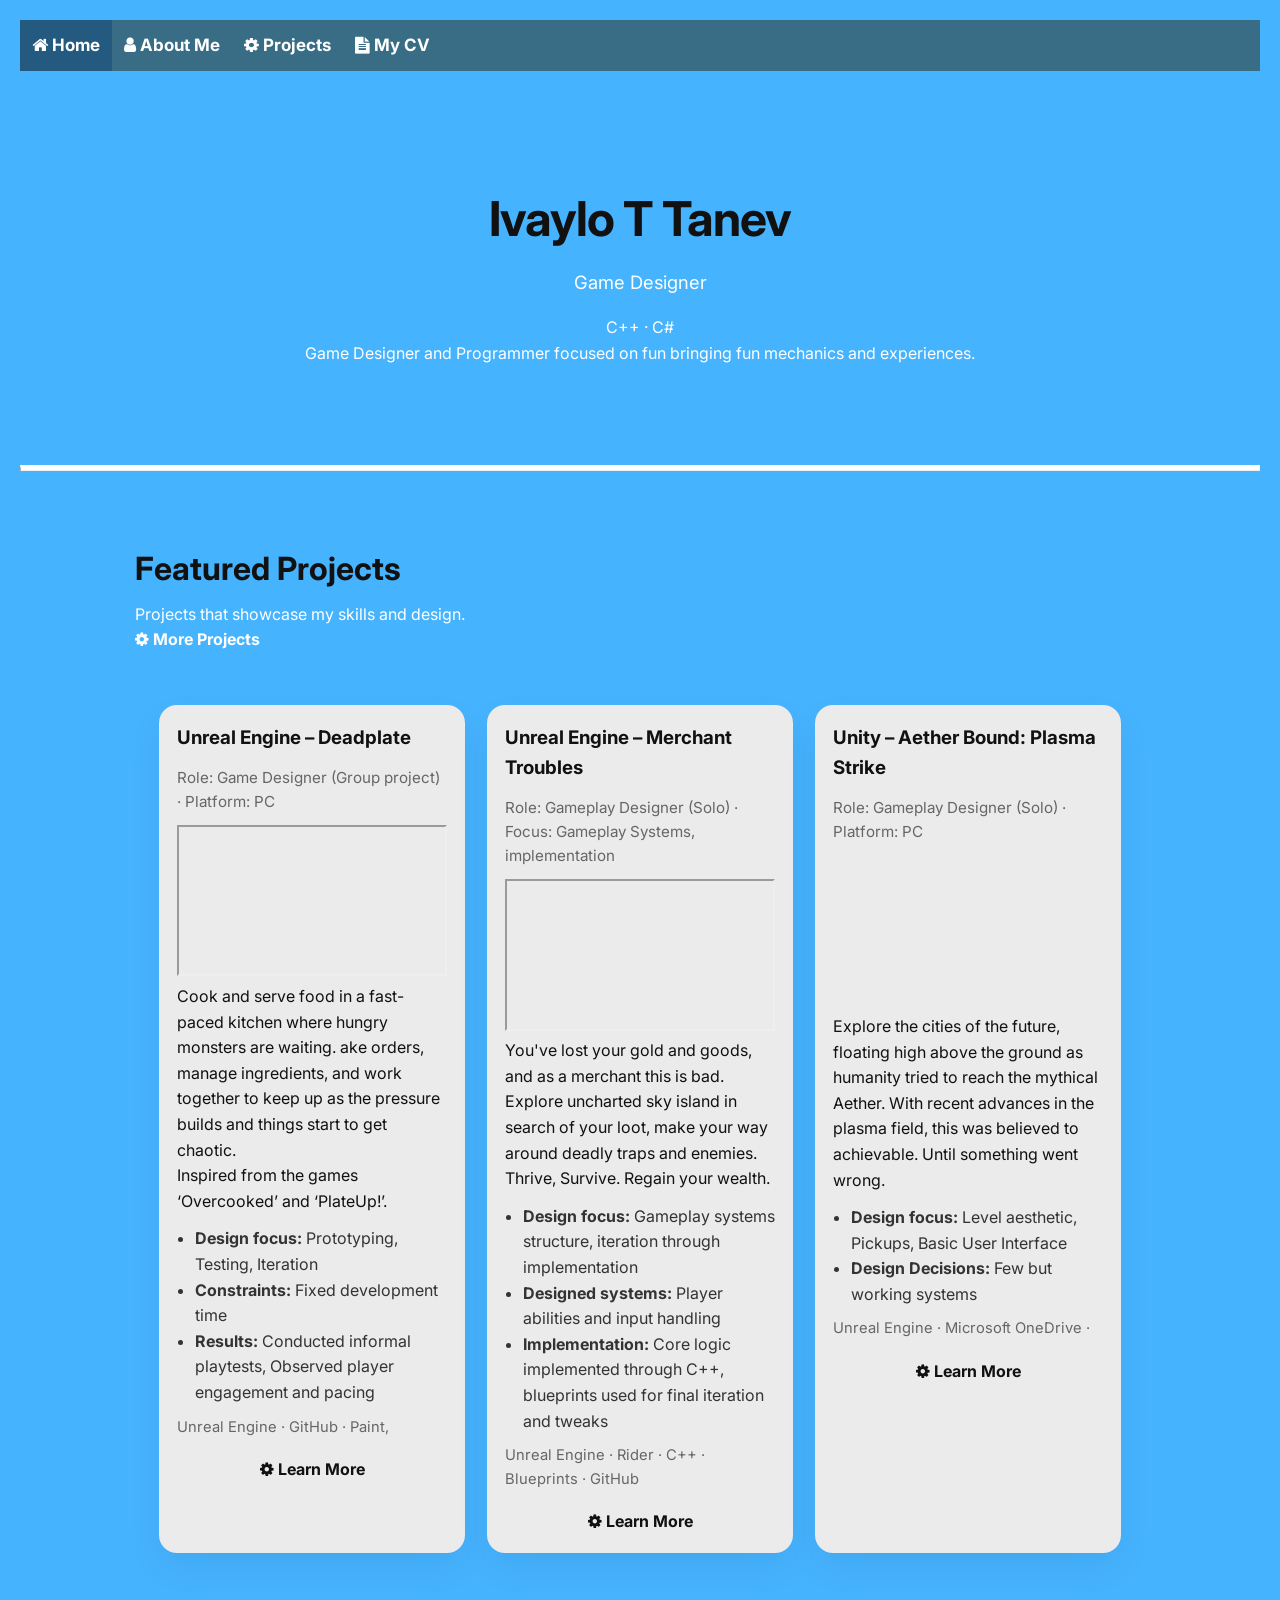
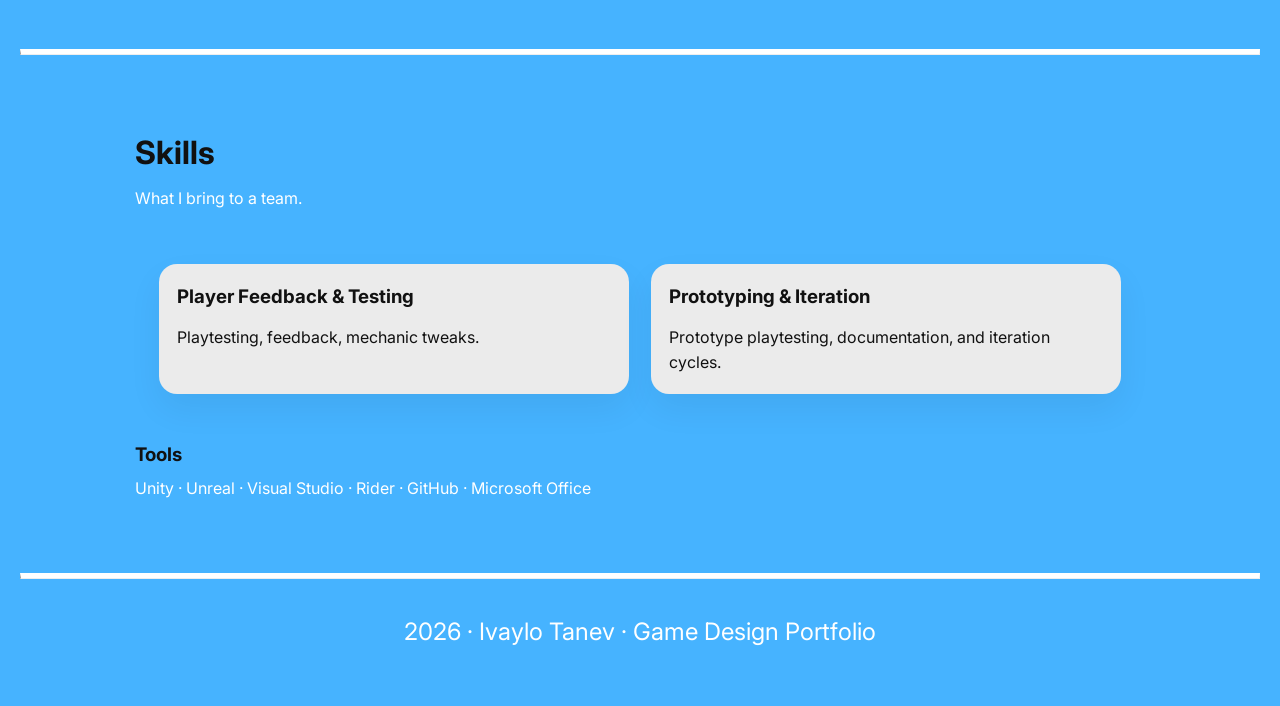
==== commit 778d18fb: "topnav chnage got rid of the link to the cojntact page as iot doesnt work yet" ====
--- a/index.html
+++ b/index.html
@@ -17,7 +17,7 @@
     <a class="active" rel="Main" href="index.html"><i class="fa fa-spin fa-home"></i> Home</a>
     <a class="" rel="About-Me" href="About-Me.html"><i class="fa fa-spin fa-user"></i> About Me</a>
     <a class="" rel="Projects" href="Projects.html"><i class="fa fa-spin fa-cog"></i> Projects</a>
-    <a class="" rel="Contact" href="Contact.html"><i class="fa fa-spin fa-envelope"></i> Contact</a>
+    <!--<a class="" rel="Contact" href="Contact.html"><i class="fa fa-spin fa-envelope"></i> Contact</a>-->
     <a class="" rel="CV" href="CV.html"><i class="fa fa-spin fa-file-text"></i> My CV</a>
 </div>
 
